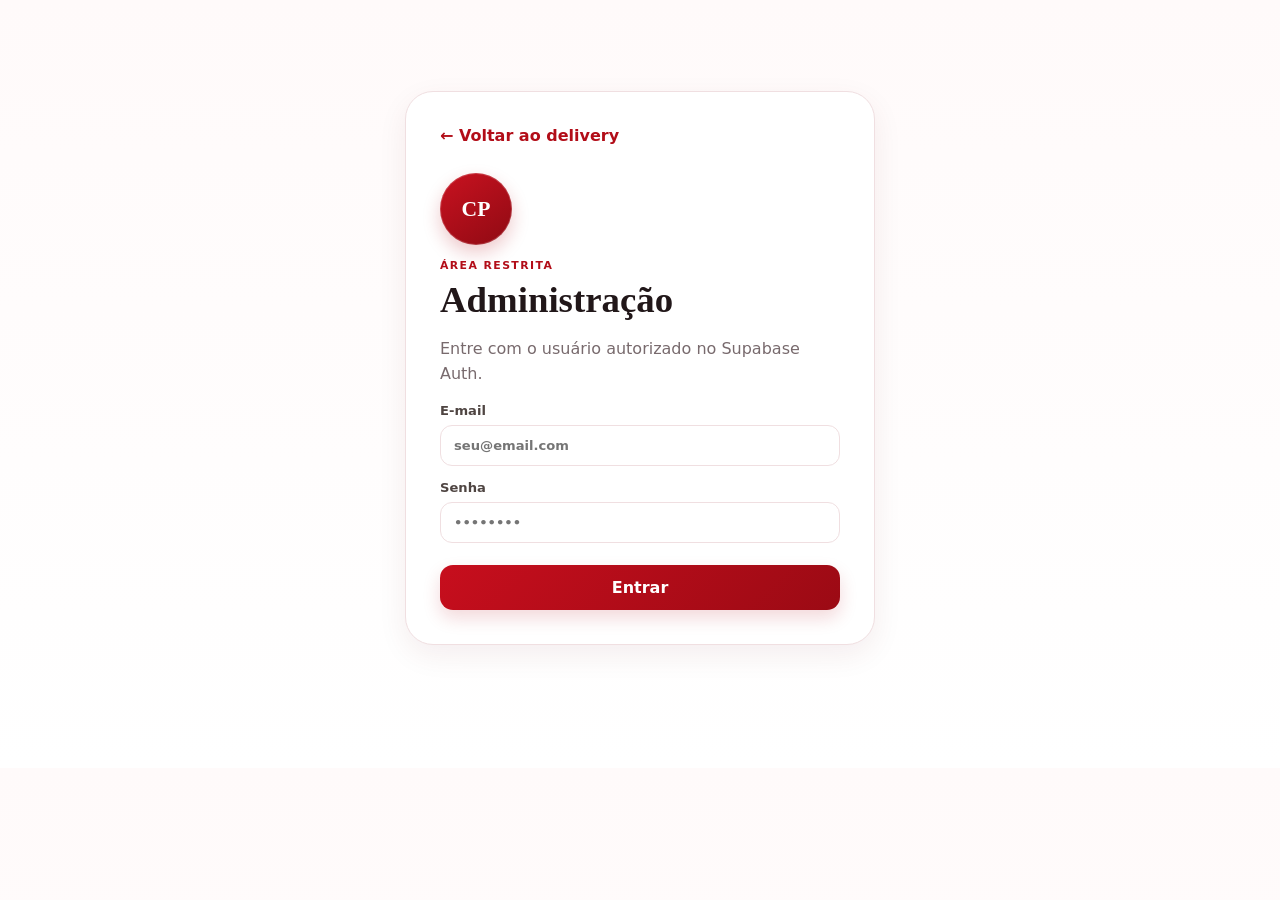
==== admin.html @ fb668a81 "Atualizacao automatica dos arquivos" ====
<!doctype html>
<html lang="pt-BR">
<head>
  <meta charset="utf-8">
  <meta name="viewport" content="width=device-width, initial-scale=1">
  <meta name="theme-color" content="#b20d18">
  <meta name="robots" content="noindex,nofollow">
  <title>Admin | Cantinho do Petisco</title>
  <link rel="stylesheet" href="css/styles.css">
</head>
<body class="admin-body">
  <main class="admin-shell">
    <section id="loginView" class="login-card">
      <a class="back-link" href="index.html">← Voltar ao delivery</a>
      <div class="brand-mark large">CP</div>
      <span class="eyebrow">Área restrita</span>
      <h1>Administração</h1>
      <p>Entre com o usuário autorizado no Supabase Auth.</p>
      <form id="loginForm" class="stack-form">
        <label class="field-label">E-mail
          <input id="adminEmail" type="email" autocomplete="username" required placeholder="seu@email.com">
        </label>
        <label class="field-label">Senha
          <input id="adminPassword" type="password" autocomplete="current-password" required placeholder="••••••••">
        </label>
        <button id="loginBtn" class="primary-button" type="submit">Entrar</button>
        <p id="demoCredentials" class="demo-credentials hidden">Modo demonstração: admin@demo.local / 123456</p>
      </form>
      <div id="loginMessage" class="form-message hidden"></div>
    </section>

    <section id="adminView" class="admin-dashboard hidden">
      <header class="admin-header admin-header-v5">
        <div class="admin-title-block">
          <span class="eyebrow">Cantinho do Petisco</span>
          <h1>Painel administrativo</h1>
          <p>Gerencie o cardápio por setores, fotos, disponibilidade e o prato de cada dia da semana.</p>
          <div class="admin-user-line">Conectado como <strong id="adminIdentity"></strong></div>
        </div>
        <div class="admin-header-actions">
          <a class="secondary-button small" href="index.html" target="_blank" rel="noopener">Ver delivery</a>
          <a class="secondary-button small" href="restaurante.html" target="_blank" rel="noopener">Ver restaurante</a>
          <button id="logoutBtn" class="secondary-button small" type="button">Sair</button>
        </div>
      </header>

      <div class="admin-metrics">
        <article><span>Produtos cadastrados</span><strong id="metricProducts">0</strong></article>
        <article><span>Disponíveis no cardápio</span><strong id="metricAvailable">0</strong></article>
        <article><span>Não publicados</span><strong id="metricInactive">0</strong></article>
        <article><span>Categorias</span><strong id="metricCategories">0</strong></article>
      </div>

      <nav class="admin-tabs admin-tabs-v5" aria-label="Seções do painel">
        <button class="admin-tab active" data-tab="products" type="button"><span>🍽️</span><strong>Produtos</strong><small>Organizados por categoria</small></button>
        <button class="admin-tab" data-tab="special" type="button"><span>📅</span><strong>Prato do dia</strong><small>Programação semanal</small></button>
      </nav>

      <section id="productsTab" class="admin-tabpanel">
        <div class="admin-panel-heading">
          <div>
            <span class="eyebrow">Cardápio</span>
            <h2>Produtos por categoria</h2>
            <p>Cada setor fica separado para facilitar a localização e edição dos itens.</p>
          </div>
          <button id="newProductBtn" class="primary-button small" type="button">+ Novo produto</button>
        </div>

        <div class="admin-toolbar admin-toolbar-v5">
          <label class="search-box admin-search">
            <span>⌕</span><input id="adminSearch" type="search" placeholder="Buscar produto"><button id="clearAdminSearch" class="clear-search hidden" type="button">×</button>
          </label>
          <select id="adminCategoryFilter" aria-label="Filtrar categoria"><option value="">Todas as categorias</option></select>
        </div>

        <div class="admin-visibility-note"><strong>Visibilidade das duas páginas</strong><span>Pratos Executivos, Cervejas e Bebidas Alcoólicas continuam cadastrados e editáveis aqui, mas são ocultados automaticamente no <b>delivery</b>. No <b>cardápio do restaurante</b>, todas as categorias publicadas aparecem.</span></div>
        <div id="productsGroups" class="admin-category-groups"></div>
        <div id="adminEmpty" class="state-card hidden"><p>Nenhum produto encontrado.</p></div>
      </section>

      <section id="specialTab" class="admin-tabpanel hidden">
        <div class="admin-panel-heading">
          <div>
            <span class="eyebrow">Programação semanal</span>
            <h2>Prato do dia por dia da semana</h2>
            <p>Defina uma vez o prato de segunda, terça, quarta etc. O cardápio mostra automaticamente o prato correspondente ao dia.</p>
          </div>
        </div>

        <div class="weekly-special-layout">
          <article class="admin-section-card special-editor-card">
            <div class="admin-card-title">
              <span class="step-badge">1</span>
              <div><strong>Configurar um dia</strong><small>Escolha o dia, o produto e um preço especial se desejar.</small></div>
            </div>
            <form id="specialForm" class="special-form-v5">
              <input id="specialId" type="hidden">
              <label class="field-label">Dia da semana
                <select id="specialWeekday" required>
                  <option value="">Selecione...</option>
                  <option value="1">Segunda-feira</option>
                  <option value="2">Terça-feira</option>
                  <option value="3">Quarta-feira</option>
                  <option value="4">Quinta-feira</option>
                  <option value="5">Sexta-feira</option>
                  <option value="6">Sábado</option>
                  <option value="0">Domingo</option>
                </select>
              </label>
              <label class="field-label">Produto<select id="specialProduct" required></select></label>
              <div class="special-price-note-grid">
                <label class="field-label">Preço especial<input id="specialPrice" type="number" min="0" step="0.01" placeholder="Opcional"></label>
                <label class="field-label">Observação<input id="specialNote" type="text" maxlength="160" placeholder="Ex.: Sugestão da casa"></label>
              </div>
              <label class="switch-line switch-card"><input id="specialActive" type="checkbox" checked><span><strong>Ativo</strong><small>Mostrar este prato quando chegar esse dia.</small></span></label>
              <div class="special-form-actions">
                <button id="cancelSpecialEdit" class="secondary-button hidden" type="button">Cancelar edição</button>
                <button class="primary-button" type="submit">Salvar programação</button>
              </div>
            </form>
          </article>

          <article class="admin-section-card weekly-overview-card">
            <div class="admin-card-title">
              <span class="step-badge">2</span>
              <div><strong>Semana cadastrada</strong><small>Veja rapidamente o prato definido para cada dia.</small></div>
            </div>
            <div id="specialList" class="weekly-special-list"></div>
          </article>
        </div>
      </section>
    </section>
  </main>

  <dialog id="productDialog" class="app-dialog product-admin-dialog product-admin-dialog-v5">
    <form id="productForm">
      <button id="closeProductDialog" class="dialog-close" type="button" aria-label="Fechar">×</button>
      <div class="dialog-body admin-product-dialog-body">
        <div class="product-dialog-heading">
          <span class="eyebrow">Cadastro de produto</span>
          <h2 id="productDialogTitle">Novo produto</h2>
          <p>Os campos estão separados por assunto para ficar mais fácil administrar.</p>
        </div>
        <input id="productId" type="hidden">

        <section class="form-section-card">
          <div class="form-section-title"><span>1</span><div><strong>Informações principais</strong><small>Nome, categoria e descrição que o cliente verá.</small></div></div>
          <div class="form-grid">
            <label class="field-label span-2">Nome <span>*</span><input id="productName" type="text" maxlength="160" required></label>
            <label class="field-label">Categoria <span>*</span><select id="productCategory" required></select></label>
            <label class="field-label">Tamanho
              <select id="productSize"><option value="">Sem tamanho</option><option value="P">P — Pequena</option><option value="M">M — Média</option><option value="G">G — Grande</option></select>
              <small>Nas marmitas, o mesmo nome com tamanhos diferentes vira um único card.</small>
            </label>
            <label class="field-label span-2">Descrição<textarea id="productDescription" rows="3" maxlength="500" placeholder="Ex.: Acompanha arroz, feijão, fritas e farofa."></textarea></label>
          </div>
        </section>

        <section class="form-section-card">
          <div class="form-section-title"><span>2</span><div><strong>Preço e organização</strong><small>Valor de venda e posição dentro da categoria.</small></div></div>
          <div class="form-grid">
            <label class="field-label">Preço <span>*</span><input id="productPrice" type="number" min="0" step="0.01" required></label>
            <label class="field-label">Ordem<input id="productOrder" type="number" min="0" step="1" value="0"><small>Números menores aparecem primeiro.</small></label>
          </div>
        </section>

        <section class="form-section-card">
          <div class="form-section-title"><span>3</span><div><strong>Foto do produto</strong><small>JPG, PNG ou WEBP, até 5 MB.</small></div></div>
          <label class="admin-file-drop">Escolher imagem<input id="productImage" type="file" accept="image/jpeg,image/png,image/webp"></label>
          <div id="imagePreviewBox" class="image-preview-box hidden"><img id="imagePreview" alt="Prévia da imagem"><button id="removeImageBtn" type="button" class="text-button danger">Remover foto</button></div>
        </section>

        <section class="form-section-card">
          <div class="form-section-title"><span>4</span><div><strong>Disponibilidade e destaque</strong><small>Controle como o item aparece para o cliente.</small></div></div>
          <div class="switch-grid switch-grid-v5">
            <label class="switch-line switch-card"><input id="productAvailable" type="checkbox" checked><span><strong>Disponível</strong><small>Pode ser pedido agora.</small></span></label>
            <label class="switch-line switch-card"><input id="productActive" type="checkbox" checked><span><strong>Publicado</strong><small>Aparece no cardápio.</small></span></label>
            <label class="switch-line switch-card"><input id="productFeatured" type="checkbox"><span><strong>Destaque</strong><small>Recebe selo especial.</small></span></label>
          </div>
        </section>

        <div class="dialog-actions split-actions sticky-dialog-actions">
          <button id="deleteProductBtn" class="danger-button hidden" type="button">Excluir produto</button>
          <div><button id="cancelProductDialog" class="secondary-button" type="button">Cancelar</button><button id="saveProductBtn" class="primary-button" type="submit" value="default">Salvar produto</button></div>
        </div>
      </div>
    </form>
  </dialog>

  <div id="toastRegion" class="toast-region" aria-live="polite"></div>

  <script src="js/config.js"></script>
  <script src="js/mock-data.js"></script>
  <script src="js/supabase-rest.js"></script>
  <script src="js/admin.js"></script>
</body>
</html>
---- css/styles.css ----
:root{
  --wine:#5f1722; --wine-2:#7a2633; --ink:#201816; --muted:#756a66; --paper:#fbf7f1;
  --card:#fffdfa; --gold:#b88439; --line:#eadfd4; --soft:#f3ebe2; --ok:#2d6a4f; --danger:#a03232;
  --shadow:0 18px 50px rgba(65,35,26,.12); --radius:22px; --max:1180px;
}
*{box-sizing:border-box}html{scroll-behavior:smooth}body{margin:0;font-family:Inter,ui-sans-serif,system-ui,-apple-system,BlinkMacSystemFont,"Segoe UI",sans-serif;background:var(--paper);color:var(--ink);-webkit-font-smoothing:antialiased}button,input,select,textarea{font:inherit}button,a{touch-action:manipulation}button{cursor:pointer}img{max-width:100%;display:block}.hidden{display:none!important}.app-shell{min-height:100vh}.site-header{position:sticky;top:0;z-index:40;background:rgba(251,247,241,.93);backdrop-filter:blur(14px);border-bottom:1px solid rgba(234,223,212,.8)}.header-inner{max-width:var(--max);margin:auto;padding:14px 22px;display:flex;align-items:center;justify-content:space-between;gap:20px}.brand-lockup{display:flex;align-items:center;gap:13px}.brand-lockup h1{font-family:Georgia,"Times New Roman",serif;font-size:1.35rem;line-height:1.05;margin:2px 0}.brand-subtitle{margin:0;color:var(--muted);font-size:.83rem}.brand-mark{width:48px;height:48px;border-radius:50%;display:grid;place-items:center;background:var(--wine);color:#fff4e5;border:2px solid #d9b56c;font-family:Georgia,serif;font-weight:700;box-shadow:inset 0 0 0 4px rgba(255,255,255,.08)}.brand-mark.large{width:72px;height:72px;font-size:1.35rem;margin-bottom:14px}.eyebrow{display:block;text-transform:uppercase;letter-spacing:.13em;font-size:.68rem;font-weight:800;color:var(--gold)}.cart-top{border:1px solid var(--line);background:var(--card);border-radius:999px;padding:9px 10px 9px 16px;display:flex;align-items:center;gap:10px;color:var(--ink)}.cart-top strong{min-width:30px;height:30px;border-radius:50%;display:grid;place-items:center;background:var(--wine);color:#fff;font-size:.85rem}.hero{max-width:var(--max);margin:0 auto;padding:58px 22px 34px;display:grid;grid-template-columns:1.5fr .7fr;gap:28px;align-items:end}.hero-kicker{color:var(--wine-2);font-weight:800}.hero h2{font-family:Georgia,"Times New Roman",serif;font-size:clamp(2.25rem,5vw,4.7rem);line-height:.98;letter-spacing:-.035em;max-width:760px;margin:10px 0 16px}.hero-copy>p{max-width:650px;color:var(--muted);font-size:1.05rem;line-height:1.7}.hero-note{background:var(--wine);color:white;border-radius:var(--radius);padding:22px;display:flex;gap:14px;box-shadow:var(--shadow)}.hero-note-icon{color:#e9c982;font-size:1.3rem}.hero-note strong,.hero-note span{display:block}.hero-note span{opacity:.78;margin-top:4px;font-size:.9rem}.daily-special-section,.menu-tools,.menu-root,.state-card,.site-footer{max-width:var(--max);margin-left:auto;margin-right:auto}.daily-special-section{padding:0 22px 32px}.daily-special-card{min-height:220px;background:linear-gradient(120deg,#4f111b,#7d2c39);border-radius:30px;padding:34px;color:white;position:relative;overflow:hidden;box-shadow:var(--shadow);display:flex;align-items:center}.daily-special-card:after{content:"";position:absolute;right:-70px;top:-90px;width:300px;height:300px;border:1px solid rgba(255,255,255,.18);border-radius:50%;box-shadow:0 0 0 40px rgba(255,255,255,.035),0 0 0 80px rgba(255,255,255,.02)}.special-content{position:relative;z-index:1;max-width:650px}.special-label{display:inline-flex;align-items:center;gap:8px;background:rgba(255,255,255,.12);border:1px solid rgba(255,255,255,.25);padding:7px 11px;border-radius:999px;font-size:.76rem;font-weight:700}.special-content h3{font-family:Georgia,serif;font-size:clamp(1.8rem,4vw,3.1rem);margin:14px 0 8px}.special-content p{opacity:.82;line-height:1.6;max-width:560px}.special-price{font-size:1.4rem;font-weight:850;color:#f0d08c}.special-action{margin-top:18px;background:white;color:var(--wine);border:0;border-radius:999px;padding:12px 18px;font-weight:800}.menu-tools{padding:0 22px 18px;position:sticky;top:77px;z-index:25;background:linear-gradient(var(--paper) 82%,rgba(251,247,241,0))}.search-box{height:52px;border:1px solid var(--line);background:var(--card);border-radius:16px;display:flex;align-items:center;padding:0 14px;gap:10px;box-shadow:0 7px 24px rgba(60,38,30,.05)}.search-box>span{color:var(--wine);font-size:1.4rem;line-height:1}.search-box input{flex:1;border:0;outline:0;background:transparent;color:var(--ink);min-width:0}.clear-search{border:0;background:transparent;color:var(--muted);font-size:1.3rem}.category-nav{display:flex;gap:8px;overflow:auto;padding:12px 1px 4px;scrollbar-width:none}.category-nav::-webkit-scrollbar{display:none}.category-chip{white-space:nowrap;border:1px solid var(--line);background:transparent;color:var(--ink);border-radius:999px;padding:9px 13px;font-size:.86rem;font-weight:700}.category-chip.active,.category-chip:hover{background:var(--wine);border-color:var(--wine);color:white}.state-card{margin-top:18px;margin-bottom:60px;padding:50px 22px;text-align:center;color:var(--muted)}.spinner{width:30px;height:30px;border-radius:50%;border:3px solid var(--line);border-top-color:var(--wine);animation:spin .7s linear infinite;margin:0 auto 14px}@keyframes spin{to{transform:rotate(360deg)}}.menu-root{padding:4px 22px 80px}.menu-section{scroll-margin-top:160px;margin:30px 0 48px}.section-heading{display:flex;justify-content:space-between;align-items:end;gap:20px;margin-bottom:15px}.section-heading h2{font-family:Georgia,serif;font-size:2rem;margin:0}.section-heading p{margin:5px 0 0;color:var(--muted);font-size:.9rem}.product-grid{display:grid;grid-template-columns:repeat(3,minmax(0,1fr));gap:14px}.product-card{background:var(--card);border:1px solid var(--line);border-radius:20px;overflow:hidden;display:grid;grid-template-columns:1fr 104px;min-height:156px;transition:.18s ease;box-shadow:0 8px 28px rgba(71,46,36,.045)}.product-card:hover{transform:translateY(-2px);box-shadow:0 14px 32px rgba(71,46,36,.09)}.product-card.unavailable{opacity:.62}.product-card-body{padding:18px;display:flex;flex-direction:column}.product-card h3{font-size:1rem;margin:0 0 7px;line-height:1.35}.product-meta{font-size:.75rem;color:var(--gold);font-weight:800}.product-description{font-size:.82rem;line-height:1.45;color:var(--muted);margin:8px 0}.product-bottom{display:flex;align-items:center;justify-content:space-between;gap:8px;margin-top:auto}.product-price{font-size:1.02rem;font-weight:850}.add-circle{width:34px;height:34px;border-radius:50%;border:0;background:var(--wine);color:white;font-size:1.2rem;display:grid;place-items:center}.add-circle:disabled{background:#bbb;cursor:not-allowed}.product-visual{min-height:100%;position:relative;background:linear-gradient(145deg,#efe0d3,#dbc3ae);overflow:hidden}.product-visual img{width:100%;height:100%;object-fit:cover}.product-visual .placeholder{height:100%;display:grid;place-items:center;font-size:2rem;filter:saturate(.7)}.featured-badge{position:absolute;top:8px;right:8px;background:#fff;color:var(--wine);font-size:.62rem;font-weight:850;padding:5px 7px;border-radius:999px}.no-results{padding:60px 0;text-align:center;color:var(--muted)}.site-footer{border-top:1px solid var(--line);padding:34px 22px 110px;display:grid;grid-template-columns:1fr auto;gap:22px;color:var(--muted)}.site-footer strong{color:var(--ink)}.site-footer p{margin:6px 0}.footer-actions{display:flex;align-items:start;gap:14px}.minor{grid-column:1/-1;font-size:.78rem}.text-button{border:0;background:transparent;padding:0;color:var(--wine);text-decoration:none;font-weight:700;font-size:.85rem}.admin-link{opacity:.65}.mobile-cart-bar{position:fixed;left:14px;right:14px;bottom:max(14px,env(safe-area-inset-bottom));z-index:35;border:0;background:var(--wine);color:white;box-shadow:0 16px 36px rgba(67,15,24,.35);border-radius:18px;padding:15px 18px;display:none;grid-template-columns:1fr auto 1fr;align-items:center;gap:10px;text-align:left}.mobile-cart-bar>span:nth-child(2){font-weight:800}.mobile-cart-bar>strong{text-align:right}.overlay{position:fixed;inset:0;background:rgba(25,17,15,.5);z-index:70;backdrop-filter:blur(2px)}.cart-drawer{position:fixed;right:0;top:0;height:100dvh;width:min(430px,100%);background:var(--card);z-index:75;box-shadow:-20px 0 50px rgba(30,20,16,.18);transform:translateX(102%);transition:.25s ease;display:flex;flex-direction:column}.cart-drawer.open{transform:translateX(0)}.drawer-head{display:flex;align-items:center;justify-content:space-between;padding:24px;border-bottom:1px solid var(--line)}.drawer-head h2{margin:3px 0 0;font-family:Georgia,serif}.icon-button,.dialog-close{border:1px solid var(--line);background:var(--card);width:38px;height:38px;border-radius:50%;font-size:1.3rem}.cart-items{padding:14px 20px;overflow:auto}.cart-line{display:grid;grid-template-columns:1fr auto;gap:12px;border-bottom:1px solid var(--line);padding:14px 0}.cart-line h4{margin:0 0 4px;font-size:.95rem}.cart-line p{margin:2px 0;color:var(--muted);font-size:.78rem}.cart-line-price{text-align:right;font-weight:800}.cart-line-actions{display:flex;align-items:center;gap:8px;margin-top:9px}.mini-qty{display:flex;align-items:center;border:1px solid var(--line);border-radius:999px;overflow:hidden}.mini-qty button{border:0;background:transparent;width:28px;height:28px}.mini-qty strong{min-width:24px;text-align:center;font-size:.82rem}.remove-line{border:0;background:transparent;color:var(--danger);font-size:.75rem}.empty-cart{margin:auto;text-align:center;padding:30px;color:var(--muted)}.empty-icon{font-size:2.5rem;color:var(--wine);margin-bottom:8px}.empty-cart strong{display:block;color:var(--ink);margin-bottom:5px}.cart-footer{border-top:1px solid var(--line);padding:18px 22px 24px;background:var(--card)}.cart-total{display:flex;align-items:center;justify-content:space-between;margin-bottom:14px}.cart-total strong{font-size:1.25rem}.primary-button,.secondary-button,.danger-button{border:0;border-radius:13px;padding:13px 18px;font-weight:800;display:inline-flex;justify-content:center;align-items:center;gap:8px;text-decoration:none}.primary-button{background:var(--wine);color:white}.primary-button:hover{background:var(--wine-2)}.secondary-button{background:var(--soft);color:var(--ink);border:1px solid var(--line)}.danger-button{background:#fff1f1;color:var(--danger);border:1px solid #f0cccc}.small{padding:10px 14px;font-size:.83rem}.cart-footer .primary-button{width:100%}.app-dialog{border:0;padding:0;border-radius:24px;background:var(--card);color:var(--ink);width:min(560px,calc(100% - 24px));max-height:90dvh;box-shadow:0 30px 90px rgba(31,20,16,.32)}.app-dialog::backdrop{background:rgba(25,17,15,.55);backdrop-filter:blur(3px)}.app-dialog form{position:relative}.dialog-close{position:absolute;right:14px;top:14px;z-index:3}.item-dialog-visual{height:180px;background:linear-gradient(145deg,#efe0d3,#dbc3ae);overflow:hidden}.item-dialog-visual img{width:100%;height:100%;object-fit:cover}.item-dialog-visual .placeholder{height:100%;display:grid;place-items:center;font-size:3.4rem}.dialog-body{padding:26px}.dialog-body h2{font-family:Georgia,serif;font-size:1.75rem;margin:5px 0 8px}.dialog-description{color:var(--muted);line-height:1.55}.item-price-row{display:flex;align-items:center;justify-content:space-between;margin:15px 0}.item-price-row strong{font-size:1.35rem}.available-text{color:var(--ok);font-size:.8rem;font-weight:800}.unavailable-text{color:var(--danger);font-size:.8rem;font-weight:800}.field-label{display:flex;flex-direction:column;gap:7px;font-size:.82rem;font-weight:750;color:#4f4542;margin:14px 0}.field-label>span{color:var(--danger)}.field-label input,.field-label select,.field-label textarea,.admin-toolbar select{width:100%;border:1px solid var(--line);background:white;color:var(--ink);padding:12px 13px;border-radius:12px;outline:none}.field-label input:focus,.field-label select:focus,.field-label textarea:focus,.admin-toolbar select:focus{border-color:#be8b6e;box-shadow:0 0 0 3px rgba(184,132,57,.12)}.field-label textarea{resize:vertical}.field-label small{font-weight:500;color:var(--muted)}.add-row{display:flex;align-items:center;gap:12px;margin-top:18px}.add-row .primary-button{flex:1}.quantity-control{display:flex;align-items:center;border:1px solid var(--line);border-radius:13px;overflow:hidden;height:46px}.quantity-control button{width:42px;height:100%;border:0;background:transparent;font-size:1.2rem}.quantity-control strong{min-width:32px;text-align:center}.segmented-fieldset{border:0;padding:0;margin:18px 0}.segmented-fieldset legend{font-size:.82rem;font-weight:750;margin-bottom:8px}.segmented-fieldset{display:flex;gap:8px;flex-wrap:wrap}.segmented-fieldset legend{width:100%}.segmented-fieldset label{flex:1}.segmented-fieldset input{position:absolute;opacity:0;pointer-events:none}.segmented-fieldset span{display:block;text-align:center;border:1px solid var(--line);padding:11px;border-radius:12px;font-weight:700}.segmented-fieldset input:checked+span{background:var(--wine);color:white;border-color:var(--wine)}.conditional-fields{padding:2px 12px;border-left:3px solid var(--gold);background:#fbf4e9;border-radius:0 12px 12px 0}.checkout-summary{display:flex;justify-content:space-between;align-items:center;background:var(--soft);padding:16px;border-radius:14px;margin:18px 0}.checkout-summary strong{font-size:1.2rem}.whatsapp-button{width:100%;background:#216a49}.whatsapp-button:hover{background:#18573c}.info-dialog p{line-height:1.65;color:var(--muted)}.toast-region{position:fixed;right:18px;bottom:18px;z-index:130;display:grid;gap:9px;width:min(350px,calc(100% - 36px))}.toast{background:#26211f;color:white;border-radius:13px;padding:13px 15px;box-shadow:var(--shadow);animation:toastIn .2s ease}.toast.error{background:#7f2424}.toast.success{background:#285d46}@keyframes toastIn{from{transform:translateY(8px);opacity:0}}
/* Admin */
.admin-body{background:#f7f1ea}.admin-shell{max-width:1220px;margin:auto;padding:28px 22px 60px}.login-card{width:min(470px,100%);margin:7vh auto;background:var(--card);border:1px solid var(--line);border-radius:28px;padding:34px;box-shadow:var(--shadow)}.login-card h1{font-family:Georgia,serif;font-size:2.3rem;margin:6px 0}.login-card>p{color:var(--muted);line-height:1.55}.back-link{display:inline-block;color:var(--wine);text-decoration:none;font-weight:700;margin-bottom:28px}.stack-form .primary-button{width:100%;margin-top:8px}.form-message{margin-top:14px;border-radius:12px;padding:12px;background:#fff1f1;color:var(--danger);font-size:.85rem}.demo-credentials{background:#f8eedb;border:1px solid #ead6ac;padding:10px;border-radius:10px;font-size:.77rem;color:#73582e}.admin-header{display:flex;justify-content:space-between;gap:20px;align-items:end;margin-bottom:24px}.admin-header h1{font-family:Georgia,serif;font-size:2.6rem;margin:5px 0}.admin-header p{margin:0;color:var(--muted)}.admin-header-actions{display:flex;gap:8px}.admin-metrics{display:grid;grid-template-columns:repeat(4,1fr);gap:12px;margin-bottom:20px}.admin-metrics article{background:var(--card);border:1px solid var(--line);border-radius:18px;padding:18px}.admin-metrics span{display:block;color:var(--muted);font-size:.78rem}.admin-metrics strong{font-size:1.9rem;margin-top:5px;display:block;font-family:Georgia,serif}.admin-tabs{display:flex;gap:8px;border-bottom:1px solid var(--line);margin-bottom:18px}.admin-tab{border:0;background:transparent;padding:12px 14px;color:var(--muted);font-weight:800;border-bottom:3px solid transparent}.admin-tab.active{color:var(--wine);border-bottom-color:var(--wine)}.admin-toolbar{display:grid;grid-template-columns:1fr 220px auto;gap:10px;margin-bottom:14px}.admin-search{height:46px}.admin-toolbar select{height:46px}.products-table-wrap{background:var(--card);border:1px solid var(--line);border-radius:18px;overflow:hidden}.products-table{width:100%;border-collapse:collapse}.products-table th,.products-table td{padding:13px 15px;border-bottom:1px solid var(--line);text-align:left;font-size:.84rem}.products-table th{color:var(--muted);font-size:.72rem;text-transform:uppercase;letter-spacing:.06em}.products-table tr:last-child td{border-bottom:0}.product-cell{display:flex;align-items:center;gap:10px}.thumb{width:44px;height:44px;border-radius:10px;background:var(--soft);overflow:hidden;display:grid;place-items:center}.thumb img{width:100%;height:100%;object-fit:cover}.row-title{font-weight:800}.row-sub{font-size:.72rem;color:var(--muted);margin-top:2px}.status-pill{display:inline-block;border-radius:999px;padding:5px 8px;font-size:.68rem;font-weight:850}.status-pill.ok{background:#e5f2ea;color:var(--ok)}.status-pill.off{background:#f4e6e6;color:#934343}.row-actions{display:flex;justify-content:flex-end}.edit-row{border:1px solid var(--line);background:white;border-radius:9px;padding:7px 10px;font-weight:750;color:var(--wine)}.special-admin-card{background:var(--card);border:1px solid var(--line);border-radius:22px;padding:24px}.special-admin-card h2{font-family:Georgia,serif;font-size:2rem;margin:5px 0}.special-admin-card>div>p{color:var(--muted)}.special-form{display:grid;grid-template-columns:1fr 2fr 1fr 2fr auto;gap:10px;align-items:end;margin-top:20px}.special-form .field-label{margin:0}.switch-line{display:flex;align-items:center;gap:8px;font-size:.82rem;font-weight:750}.switch-line input{accent-color:var(--wine);width:18px;height:18px}.special-list{margin-top:22px;display:grid;gap:9px}.special-row{border:1px solid var(--line);border-radius:14px;padding:13px;display:grid;grid-template-columns:140px 1fr auto auto;align-items:center;gap:12px}.special-row small{color:var(--muted)}.special-row button{border:0;background:transparent;color:var(--danger);font-weight:750}.form-grid{display:grid;grid-template-columns:1fr 1fr;gap:0 12px}.span-2{grid-column:1/-1}.switch-grid{display:flex;gap:20px;flex-wrap:wrap;background:var(--soft);padding:13px;border-radius:13px;margin:16px 0}.dialog-actions{display:flex;justify-content:flex-end;gap:8px;margin-top:18px}.split-actions{justify-content:space-between}.split-actions>div{display:flex;gap:8px}.image-preview-box{display:flex;align-items:center;gap:12px;margin-top:12px}.image-preview-box img{width:92px;height:72px;object-fit:cover;border-radius:12px;border:1px solid var(--line)}.text-button.danger{color:var(--danger)}
@media(max-width:900px){.product-grid{grid-template-columns:repeat(2,minmax(0,1fr))}.hero{grid-template-columns:1fr}.hero-note{max-width:520px}.admin-metrics{grid-template-columns:repeat(2,1fr)}.special-form{grid-template-columns:1fr 1fr}.special-form .primary-button{grid-column:1/-1}.admin-toolbar{grid-template-columns:1fr 190px}.admin-toolbar .primary-button{grid-column:1/-1}.special-row{grid-template-columns:110px 1fr auto}.special-row small{display:none}}
@media(max-width:640px){.header-inner{padding:11px 14px}.brand-subtitle,.cart-top>span{display:none}.brand-mark{width:42px;height:42px}.brand-lockup h1{font-size:1.1rem}.hero{padding:34px 16px 24px}.hero h2{font-size:2.65rem}.hero-copy>p{font-size:.96rem}.daily-special-section,.menu-tools,.menu-root{padding-left:16px;padding-right:16px}.menu-tools{top:65px}.daily-special-card{padding:26px;min-height:230px;border-radius:24px}.product-grid{grid-template-columns:1fr}.product-card{grid-template-columns:1fr 92px;min-height:136px}.menu-section{scroll-margin-top:145px}.section-heading h2{font-size:1.75rem}.site-footer{grid-template-columns:1fr;padding-left:16px;padding-right:16px}.footer-actions{flex-direction:column}.mobile-cart-bar:not(.hidden){display:grid}.app-dialog{width:calc(100% - 16px);border-radius:20px}.dialog-body{padding:22px 18px}.item-dialog-visual{height:150px}.checkout-dialog{max-height:94dvh}.admin-shell{padding:18px 12px 40px}.login-card{padding:26px 20px;margin:3vh auto}.admin-header{align-items:start;flex-direction:column}.admin-header h1{font-size:2rem}.admin-header-actions{width:100%}.admin-header-actions>*{flex:1}.admin-metrics{gap:8px}.admin-metrics article{padding:14px}.admin-metrics strong{font-size:1.55rem}.admin-toolbar{grid-template-columns:1fr}.admin-toolbar select{width:100%}.products-table th:nth-child(2),.products-table td:nth-child(2){display:none}.products-table th,.products-table td{padding:10px}.form-grid{grid-template-columns:1fr}.span-2{grid-column:auto}.special-form{grid-template-columns:1fr}.special-row{grid-template-columns:1fr auto}.special-row>div:first-child{grid-column:1/-1}.special-row strong{grid-column:1}.product-admin-dialog{max-height:94dvh}.split-actions{flex-direction:column-reverse}.split-actions>div{display:grid;grid-template-columns:1fr 1fr}.split-actions>.danger-button{width:100%}}
@media(prefers-reduced-motion:reduce){*{scroll-behavior:auto!important;animation:none!important;transition:none!important}}

/* ==========================================================
   REDESIGN 2026 — Cantinho do Petisco
   Identidade: branco + vermelho, moderna, clássica e elegante
   ========================================================== */
:root{
  --wine:#b20d18;
  --wine-2:#8f0a13;
  --ink:#211719;
  --muted:#786a6d;
  --paper:#fffafa;
  --card:#ffffff;
  --gold:#a36a2f;
  --line:#f0dfe1;
  --soft:#fff2f3;
  --ok:#217a4b;
  --danger:#b20d18;
  --shadow:0 18px 50px rgba(94,15,23,.10);
  --shadow-soft:0 10px 30px rgba(94,15,23,.07);
  --radius:22px;
  --max:1180px;
}

body{
  background:
    radial-gradient(circle at 12% -10%,rgba(178,13,24,.065),transparent 28rem),
    linear-gradient(180deg,#fff 0,#fffafa 42rem,#fff 100%);
}

.site-header{
  background:rgba(255,255,255,.94);
  border-bottom:1px solid rgba(178,13,24,.09);
  box-shadow:0 8px 28px rgba(65,18,23,.035);
}
.brand-mark{
  background:linear-gradient(145deg,#c91220,#8f0a13);
  color:#fff;
  border:0;
  box-shadow:0 8px 18px rgba(178,13,24,.22), inset 0 0 0 1px rgba(255,255,255,.18);
}
.eyebrow{color:var(--wine)}
.cart-top{
  border:1px solid rgba(178,13,24,.16);
  background:#fff;
  color:var(--ink);
  box-shadow:0 8px 20px rgba(83,23,29,.06);
  padding:8px 9px 8px 13px;
  transition:transform .18s ease,box-shadow .18s ease,border-color .18s ease;
}
.cart-top:hover{transform:translateY(-1px);border-color:rgba(178,13,24,.32);box-shadow:0 10px 24px rgba(83,23,29,.10)}
.cart-top svg{width:20px;height:20px;fill:none;stroke:var(--wine);stroke-width:1.9;stroke-linecap:round;stroke-linejoin:round}
.cart-top strong{background:var(--wine);box-shadow:0 5px 12px rgba(178,13,24,.24)}

.hero{padding-top:68px;padding-bottom:42px;align-items:center;grid-template-columns:minmax(0,1.45fr) minmax(280px,.65fr)}
.hero-kicker{display:inline-flex;align-items:center;gap:9px;color:var(--wine);font-size:.83rem;text-transform:uppercase;letter-spacing:.12em}
.hero-kicker>span{width:28px;height:2px;background:var(--wine);border-radius:999px}
.hero h2{color:#251719;max-width:820px;text-wrap:balance}
.hero-copy>p{font-size:1.06rem;max-width:690px}
.hero-trust{display:flex;gap:9px;flex-wrap:wrap;margin-top:22px}
.hero-trust span{background:#fff;border:1px solid var(--line);border-radius:999px;padding:8px 11px;font-size:.76rem;font-weight:750;color:#5d4b4e;box-shadow:0 5px 15px rgba(92,25,31,.04)}
.hero-note{
  position:relative;
  min-height:190px;
  align-items:flex-end;
  background:
    linear-gradient(145deg,rgba(104,4,12,.02),rgba(104,4,12,.10)),
    linear-gradient(135deg,#c50e1d,#8e0812);
  border:1px solid rgba(255,255,255,.16);
  box-shadow:0 22px 55px rgba(124,9,18,.24);
  overflow:hidden;
}
.hero-note:before{content:"";position:absolute;width:210px;height:210px;border:1px solid rgba(255,255,255,.16);border-radius:50%;right:-74px;top:-84px;box-shadow:0 0 0 34px rgba(255,255,255,.035),0 0 0 68px rgba(255,255,255,.02)}
.hero-note>*{position:relative;z-index:1}
.hero-note-badge{position:absolute;top:18px;left:18px;background:#fff;color:var(--wine);border-radius:999px;padding:6px 10px;font-size:.7rem;font-weight:850;text-transform:uppercase;letter-spacing:.08em}
.hero-note-icon{color:#fff;font-size:1.4rem;opacity:.9}
.hero-note span{opacity:.86}

.daily-special-section{padding-bottom:38px}
.daily-special-card{
  min-height:246px;
  background:
    radial-gradient(circle at 85% 35%,rgba(255,255,255,.14),transparent 13rem),
    linear-gradient(115deg,#ba0d19 0%,#8e0912 76%);
  border-radius:28px;
  border:1px solid rgba(255,255,255,.12);
  box-shadow:0 24px 60px rgba(130,8,18,.22);
}
.daily-special-card:before{content:"PRATO DO DIA";position:absolute;right:34px;bottom:14px;font-family:Georgia,serif;font-size:clamp(2.5rem,7vw,6.6rem);font-weight:700;color:rgba(255,255,255,.045);letter-spacing:-.04em;white-space:nowrap}
.daily-special-card:after{border-color:rgba(255,255,255,.2);box-shadow:0 0 0 40px rgba(255,255,255,.04),0 0 0 80px rgba(255,255,255,.025)}
.special-label{background:#fff;color:var(--wine);border-color:#fff;font-weight:850}
.special-content h3{color:#fff;max-width:760px;text-wrap:balance}
.special-content h3 small{font-family:Inter,system-ui,sans-serif;font-size:.44em;opacity:.78}
.special-content p{font-size:1rem;max-width:640px}
.special-price{color:#fff;font-size:1.6rem;letter-spacing:-.02em}
.special-action{background:#fff;color:var(--wine);box-shadow:0 10px 24px rgba(54,0,5,.16);transition:.18s ease}
.special-action:hover{transform:translateY(-2px);box-shadow:0 14px 28px rgba(54,0,5,.22)}

.menu-tools{background:linear-gradient(#fffafa 78%,rgba(255,250,250,0))}
.search-box{border-color:rgba(178,13,24,.12);background:#fff;box-shadow:0 8px 28px rgba(86,18,24,.055)}
.search-box:focus-within{border-color:rgba(178,13,24,.35);box-shadow:0 0 0 4px rgba(178,13,24,.06),0 10px 26px rgba(86,18,24,.06)}
.category-chip{background:#fff;border-color:var(--line);transition:.16s ease}
.category-chip:hover{transform:translateY(-1px)}
.category-chip.active,.category-chip:hover{background:var(--wine);border-color:var(--wine);color:#fff;box-shadow:0 7px 18px rgba(178,13,24,.18)}

.menu-section{margin-top:34px}
.section-heading h2{font-size:2.15rem;color:#2b1a1d}
.section-heading .eyebrow{margin-bottom:5px}
.product-grid{gap:16px}
.product-card{
  border-color:#f1e2e4;
  border-radius:22px;
  box-shadow:0 10px 30px rgba(95,17,24,.055);
  transition:transform .18s ease,box-shadow .18s ease,border-color .18s ease;
}
.product-card:hover{transform:translateY(-4px);border-color:rgba(178,13,24,.18);box-shadow:0 18px 38px rgba(95,17,24,.10)}
.product-card-body{padding:19px}
.product-card h3{font-size:1.03rem;color:#2a191c}
.product-meta{color:var(--wine);font-size:.7rem;text-transform:uppercase;letter-spacing:.055em}
.product-description{color:#7b696c}
.product-price{color:#2b191c;font-size:1.06rem}
.add-circle{width:38px;height:38px;background:var(--wine);box-shadow:0 8px 16px rgba(178,13,24,.23);transition:transform .16s ease,background .16s ease}
.add-circle:hover{background:var(--wine-2);transform:scale(1.06)}
.product-visual{background:linear-gradient(145deg,#fff1f2,#f9e3e5)}
.product-visual .placeholder{filter:none}
.featured-badge{background:#fff;color:var(--wine);box-shadow:0 4px 14px rgba(69,8,13,.12)}

.site-footer{background:#fff;border-top-color:#f1e2e4}
.text-button{color:var(--wine)}

/* Carrinho flutuante moderno com contador */
.floating-cart{
  position:fixed;
  right:max(18px,env(safe-area-inset-right));
  bottom:max(20px,calc(env(safe-area-inset-bottom) + 14px));
  z-index:58;
  display:flex;
  align-items:center;
  gap:11px;
  border:0;
  border-radius:999px;
  padding:9px 15px 9px 9px;
  background:linear-gradient(135deg,#c60f1d,#980a13);
  color:#fff;
  box-shadow:0 18px 38px rgba(124,8,17,.32),0 0 0 1px rgba(255,255,255,.18) inset;
  transition:transform .18s ease,box-shadow .18s ease;
}
.floating-cart:hover{transform:translateY(-3px);box-shadow:0 22px 44px rgba(124,8,17,.38)}
.floating-cart-icon{position:relative;width:47px;height:47px;border-radius:50%;display:grid;place-items:center;background:#fff;color:var(--wine);box-shadow:0 8px 18px rgba(75,4,9,.18)}
.floating-cart-icon svg{width:24px;height:24px;fill:none;stroke:currentColor;stroke-width:1.9;stroke-linecap:round;stroke-linejoin:round}
.floating-cart-badge{position:absolute;top:-7px;right:-7px;min-width:23px;height:23px;padding:0 5px;border-radius:999px;background:#251719;color:#fff;border:2px solid #fff;display:grid;place-items:center;font-size:.69rem;line-height:1;box-shadow:0 4px 10px rgba(0,0,0,.16)}
.floating-cart-copy{display:grid;text-align:left;line-height:1.08;min-width:88px}
.floating-cart-copy small{font-size:.66rem;opacity:.8;font-weight:700;text-transform:uppercase;letter-spacing:.06em}
.floating-cart-copy strong{font-size:.95rem;margin-top:4px}
.floating-cart.bump{animation:cartBump .38s ease}
@keyframes cartBump{0%,100%{transform:scale(1)}45%{transform:scale(1.08)}}

.overlay{background:rgba(36,13,15,.52)}
.cart-drawer{background:#fff;box-shadow:-28px 0 60px rgba(53,9,13,.18)}
.drawer-head{background:linear-gradient(180deg,#fff,#fffafa);border-bottom-color:#f0dfe1}
.drawer-head h2{font-size:1.9rem;color:#2c191c}
.icon-button,.dialog-close{border-color:#f0dfe1;background:#fff;color:var(--wine)}
.cart-line{border-bottom-color:#f2e3e5}
.mini-qty{border-color:#ead5d8}
.mini-qty button{color:var(--wine);font-weight:850}
.cart-footer{background:#fffafa;border-top-color:#f0dfe1}
.cart-total strong{color:var(--wine)}
.primary-button{background:linear-gradient(135deg,#c70e1d,#9b0a14);box-shadow:0 8px 18px rgba(178,13,24,.16)}
.primary-button:hover{background:linear-gradient(135deg,#ad0b17,#850810)}
.secondary-button{background:#fff;color:#3d2a2d;border-color:#ead7da}
.quantity-control{border-color:#ead6d9;background:#fff}
.quantity-control button{color:var(--wine);font-weight:850}
.segmented-fieldset input:checked+span{background:var(--wine);border-color:var(--wine)}
.conditional-fields{border-left-color:var(--wine);background:#fff3f4}
.whatsapp-button{background:linear-gradient(135deg,#219a58,#14723f);box-shadow:0 8px 18px rgba(24,122,67,.18)}
.whatsapp-button:hover{background:linear-gradient(135deg,#1a884d,#105f35)}

.app-dialog{border:1px solid rgba(178,13,24,.12);box-shadow:0 30px 80px rgba(64,8,13,.24)}
.item-dialog-visual{background:linear-gradient(145deg,#fff0f1,#f6dde0)}
.checkout-summary{background:#fff1f2;border:1px solid #f3dadd}
.checkout-summary strong{color:var(--wine)}
.field-label input:focus,.field-label select:focus,.field-label textarea:focus,.admin-toolbar select:focus{border-color:rgba(178,13,24,.48);box-shadow:0 0 0 3px rgba(178,13,24,.08)}

/* Admin acompanha a nova identidade */
.admin-body{background:linear-gradient(180deg,#fffafa,#fff)}
.login-card,.admin-metrics article,.products-table-wrap,.special-admin-card{border-color:#f0dfe1;box-shadow:var(--shadow-soft)}
.admin-tab.active{color:var(--wine);border-bottom-color:var(--wine)}
.edit-row{color:var(--wine);border-color:#ead6d9}
.demo-credentials{background:#fff2f3;border-color:#f1d7da;color:#7c2028}
.switch-line input{accent-color:var(--wine)}

@media(max-width:900px){
  .hero{grid-template-columns:1fr;padding-top:48px}
  .hero-note{max-width:none}
}
@media(max-width:640px){
  .site-header{backdrop-filter:blur(12px)}
  .cart-top{padding:8px}
  .cart-top svg{width:19px;height:19px}
  .cart-top>span{display:none}
  .cart-top strong{min-width:26px;width:26px;height:26px}
  .hero{padding-top:38px;padding-bottom:28px}
  .hero h2{font-size:clamp(2.35rem,12vw,3.25rem);line-height:.98}
  .hero-copy>p{line-height:1.55}
  .hero-trust{gap:7px}
  .hero-trust span{font-size:.7rem;padding:7px 9px}
  .hero-note{min-height:160px;padding:21px}
  .daily-special-card{min-height:246px;padding:26px 23px}
  .daily-special-card:before{right:14px;bottom:10px;font-size:3.4rem}
  .special-content p{font-size:.92rem}
  .menu-tools{background:linear-gradient(#fffafa 80%,rgba(255,250,250,0))}
  .product-card{grid-template-columns:1fr 96px}
  .floating-cart{right:13px;bottom:max(14px,env(safe-area-inset-bottom));padding:8px 13px 8px 8px}
  .floating-cart-icon{width:44px;height:44px}
  .floating-cart-copy{min-width:78px}
  .site-footer{padding-bottom:120px}
}
/* Mantém avisos acima do carrinho flutuante para não esconder o contador. */
.toast-region{bottom:max(92px,calc(env(safe-area-inset-bottom) + 84px))}

/* V3 — Marmitas agrupadas por prato + escolha de tamanho */
.marmita-size-guide{display:flex;align-items:center;justify-content:space-between;gap:18px;margin:0 0 18px;padding:16px 18px;border:1px solid #f0d9dc;border-radius:18px;background:linear-gradient(135deg,#fff 0%,#fff7f8 100%);box-shadow:0 8px 24px rgba(126,12,22,.045)}
.marmita-size-guide>div:first-child{display:grid;gap:3px}.marmita-size-guide>div:first-child strong{font-size:.93rem;color:#2d1b1e}.marmita-size-guide>div:first-child small{font-size:.76rem;color:var(--muted)}
.guide-sizes{display:flex;gap:8px;flex-wrap:wrap;justify-content:flex-end}.guide-sizes>span{min-width:82px;display:grid;grid-template-columns:30px 1fr;align-items:center;gap:7px;padding:8px 10px;border-radius:13px;background:#fff;border:1px solid #efdadd}.guide-sizes b{width:30px;height:30px;border-radius:9px;display:grid;place-items:center;background:var(--wine);color:#fff;font-size:.8rem}.guide-sizes small{font-size:.7rem;color:#6f5f62;font-weight:700}
.product-card-grouped{min-height:190px}.product-card-grouped .product-card-body{gap:2px}.card-size-list{display:flex;flex-wrap:wrap;gap:6px;margin:9px 0 12px}.card-size-pill{display:inline-flex;align-items:center;gap:6px;min-height:28px;padding:4px 8px 4px 5px;border-radius:999px;border:1px solid #edd5d8;background:#fff7f8;color:#4c3438}.card-size-pill b{width:20px;height:20px;border-radius:50%;display:grid;place-items:center;background:#b20d18;color:#fff;font-size:.63rem}.card-size-pill small{font-size:.66rem;font-weight:750;white-space:nowrap}.card-size-pill.disabled{opacity:.42;text-decoration:line-through}.product-card-grouped .product-price{font-size:.95rem}
.size-picker-wrap{margin:17px 0 4px;padding:15px;border:1px solid #efd9dc;background:#fff8f8;border-radius:17px}.size-picker-head{display:flex;justify-content:space-between;align-items:flex-start;gap:12px;margin-bottom:11px}.size-picker-head>div{display:grid;gap:2px}.size-picker-label{font-size:.86rem;font-weight:850;color:#322023}.size-picker-head small{font-size:.72rem;color:var(--muted)}.selected-size-label{flex:0 0 auto;display:inline-flex;align-items:center;min-height:27px;padding:5px 9px;border-radius:999px;background:#b20d18;color:#fff;font-size:.68rem;font-weight:850}
.size-picker{display:grid;grid-template-columns:repeat(3,minmax(0,1fr));gap:8px}.size-option{position:relative;min-height:68px;display:flex;align-items:center;gap:9px;text-align:left;border:1px solid #e9d5d8;background:#fff;color:#342225;border-radius:14px;padding:9px 10px;transition:.16s ease}.size-option:hover:not(:disabled){transform:translateY(-1px);border-color:rgba(178,13,24,.34);box-shadow:0 7px 18px rgba(116,10,19,.07)}.size-option.selected{border-color:#b20d18;background:#fff1f2;box-shadow:0 0 0 2px rgba(178,13,24,.06) inset}.size-option:disabled{cursor:not-allowed;opacity:.45;filter:grayscale(.2)}
.size-letter{flex:0 0 auto;width:36px;height:36px;border-radius:11px;display:grid;place-items:center;background:#f8e6e8;color:#9b0b15;font-size:.86rem;font-weight:900}.size-option.selected .size-letter{background:#b20d18;color:#fff}.size-option-copy{min-width:0;display:grid;gap:2px;line-height:1.15}.size-option-copy strong{font-size:.75rem}.size-option-copy small{font-size:.7rem;color:#735f63;font-weight:700;white-space:nowrap}.size-check{position:absolute;top:5px;right:6px;width:18px;height:18px;border-radius:50%;display:grid;place-items:center;background:#b20d18;color:#fff;font-size:.58rem;font-weight:900}
.cart-size{display:inline-grid;place-items:center;min-width:24px;height:24px;padding:0 6px;border-radius:999px;background:#fff0f1;color:var(--wine);font-size:.7rem;vertical-align:middle}#productSize{font-weight:750}
@media(max-width:760px){.marmita-size-guide{align-items:flex-start;flex-direction:column}.guide-sizes{width:100%;justify-content:flex-start}.guide-sizes>span{flex:1;min-width:88px}.size-picker{grid-template-columns:1fr}.size-option{min-height:62px}}
@media(max-width:420px){.guide-sizes{display:grid;grid-template-columns:repeat(3,1fr)}.guide-sizes>span{min-width:0;grid-template-columns:26px 1fr;padding:7px}.guide-sizes b{width:26px;height:26px}.card-size-pill small{font-size:.62rem}.size-picker-head{align-items:center}}

/* ============================================================
   ADMIN V5 — painel separado por setores
   ============================================================ */
.admin-header-v5{align-items:flex-start;background:#fff;border:1px solid #f0dfe1;border-radius:24px;padding:24px;box-shadow:var(--shadow-soft)}
.admin-title-block{max-width:760px}.admin-title-block>p{max-width:680px;line-height:1.55}.admin-user-line{display:inline-flex;gap:5px;margin-top:12px;padding:8px 11px;border-radius:999px;background:#fff4f4;color:#695b5b;font-size:.76rem}.admin-user-line strong{color:var(--wine)}
.admin-tabs-v5{display:grid;grid-template-columns:1fr 1fr;gap:12px;border:0;margin:22px 0}.admin-tabs-v5 .admin-tab{display:grid;grid-template-columns:40px 1fr;text-align:left;column-gap:10px;row-gap:1px;align-items:center;border:1px solid #ead9db;border-radius:18px;background:#fff;padding:15px 17px;box-shadow:0 7px 22px rgba(81,25,30,.04)}.admin-tabs-v5 .admin-tab>span{grid-row:1/3;width:40px;height:40px;border-radius:12px;background:#fff2f3;display:grid;place-items:center;font-size:1.15rem}.admin-tabs-v5 .admin-tab strong{font-size:.9rem;color:#302528}.admin-tabs-v5 .admin-tab small{font-size:.72rem;color:var(--muted);font-weight:600}.admin-tabs-v5 .admin-tab.active{background:var(--wine);border-color:var(--wine);color:#fff}.admin-tabs-v5 .admin-tab.active>span{background:rgba(255,255,255,.15)}.admin-tabs-v5 .admin-tab.active strong,.admin-tabs-v5 .admin-tab.active small{color:#fff}
.admin-panel-heading{display:flex;justify-content:space-between;align-items:flex-end;gap:18px;margin:26px 0 16px}.admin-panel-heading h2{font-family:Georgia,serif;font-size:2rem;margin:4px 0}.admin-panel-heading p{margin:0;color:var(--muted);line-height:1.45}.admin-toolbar-v5{grid-template-columns:minmax(280px,1fr) 240px;background:#fff;border:1px solid #f0dfe1;border-radius:16px;padding:10px;box-shadow:0 6px 18px rgba(81,25,30,.03)}
.admin-category-groups{display:grid;gap:16px}.admin-category-card{background:#fff;border:1px solid #f0dfe1;border-radius:20px;overflow:hidden;box-shadow:var(--shadow-soft)}.admin-category-header{display:flex;justify-content:space-between;align-items:flex-start;gap:16px;padding:18px 20px;background:linear-gradient(180deg,#fffafa,#fff);border-bottom:1px solid #f3e5e6}.admin-category-kicker{display:block;text-transform:uppercase;letter-spacing:.09em;font-size:.63rem;font-weight:900;color:var(--wine)}.admin-category-header h3{font-family:Georgia,serif;font-size:1.45rem;margin:3px 0}.admin-category-header p{margin:2px 0 0;color:var(--muted);font-size:.78rem}.admin-category-count{white-space:nowrap;background:#fff0f1;color:var(--wine);border:1px solid #f0d1d4;border-radius:999px;padding:6px 10px;font-size:.72rem;font-weight:800}.admin-category-products{display:grid}.admin-product-row{display:grid;grid-template-columns:minmax(260px,1fr) 120px 130px auto;gap:16px;align-items:center;padding:12px 16px;border-bottom:1px solid #f3e7e8}.admin-product-row:last-child{border-bottom:0}.admin-product-row:hover{background:#fffafa}.admin-product-price{font-weight:900;color:#261c1e}.admin-product-row .edit-row{justify-self:end}
.admin-section-card{background:#fff;border:1px solid #f0dfe1;border-radius:22px;padding:20px;box-shadow:var(--shadow-soft)}.weekly-special-layout{display:grid;grid-template-columns:minmax(320px,.78fr) minmax(480px,1.22fr);gap:16px;align-items:start}.admin-card-title{display:flex;gap:11px;align-items:flex-start;padding-bottom:14px;border-bottom:1px solid #f1e5e6}.admin-card-title>div{display:grid;gap:3px}.admin-card-title strong{font-size:1rem}.admin-card-title small{color:var(--muted);line-height:1.4}.step-badge,.form-section-title>span{flex:0 0 auto;width:29px;height:29px;border-radius:9px;background:var(--wine);color:#fff;display:grid;place-items:center;font-size:.75rem;font-weight:900}.special-form-v5{margin-top:10px}.special-price-note-grid{display:grid;grid-template-columns:1fr 1.55fr;gap:10px}.special-form-actions{display:flex;gap:8px;justify-content:flex-end;margin-top:14px}.switch-card{border:1px solid #efdddd;background:#fffafa;border-radius:13px;padding:12px}.switch-card span{display:grid;gap:2px}.switch-card small{font-weight:500;color:var(--muted)}
.weekly-special-list{display:grid;gap:8px;margin-top:14px}.weekday-row{display:grid;grid-template-columns:145px minmax(180px,1fr) 110px auto;align-items:center;gap:12px;border:1px solid #efdddd;border-radius:14px;padding:11px 12px;background:#fff}.weekday-row.inactive{opacity:.65;background:#faf8f8}.weekday-row.empty{background:#fbf9f9}.weekday-name{display:flex;align-items:center;gap:9px}.weekday-name>span{width:34px;height:34px;border-radius:10px;background:#fff0f1;color:var(--wine);display:grid;place-items:center;font-size:.68rem;font-weight:900}.weekday-name strong{font-size:.78rem}.weekday-product,.weekday-price{display:grid;gap:2px}.weekday-product strong{font-size:.8rem}.weekday-product small,.weekday-price small,.weekday-empty{color:var(--muted);font-size:.69rem}.weekday-price{font-size:.78rem;font-weight:850}.weekday-actions{display:flex;gap:5px}.delete-mini{border:0;background:transparent;color:var(--danger);font-weight:800;font-size:.72rem;padding:7px}.weekday-row.empty .edit-row{justify-self:end}
.product-admin-dialog-v5{width:min(780px,calc(100% - 24px));max-height:94dvh}.admin-product-dialog-body{background:#fffafa}.product-dialog-heading{padding-right:35px;margin-bottom:14px}.product-dialog-heading h2{font-family:Georgia,serif;font-size:2rem;margin:4px 0}.product-dialog-heading p{color:var(--muted);margin:0;font-size:.8rem}.form-section-card{background:#fff;border:1px solid #efdfe0;border-radius:18px;padding:16px;margin:12px 0}.form-section-title{display:flex;gap:10px;align-items:flex-start;padding-bottom:10px;border-bottom:1px solid #f2e7e8;margin-bottom:4px}.form-section-title>div{display:grid;gap:2px}.form-section-title strong{font-size:.9rem}.form-section-title small{font-size:.72rem;color:var(--muted)}.admin-file-drop{display:flex;align-items:center;justify-content:center;min-height:70px;border:1.5px dashed #d9b8bc;border-radius:14px;background:#fffafa;color:var(--wine);font-weight:850;font-size:.82rem;cursor:pointer}.admin-file-drop:hover{background:#fff3f4}.admin-file-drop input{position:absolute;opacity:0;pointer-events:none}.switch-grid-v5{display:grid;grid-template-columns:repeat(3,1fr);gap:8px;background:transparent;padding:0;margin:12px 0 0}.sticky-dialog-actions{position:sticky;bottom:-22px;background:rgba(255,250,250,.96);backdrop-filter:blur(8px);padding:12px 0 2px;border-top:1px solid #f1dfe1;z-index:2}

/* No cardápio, a categoria já aparece no título da seção; o card não repete. */
.product-card-body>h3:first-child{margin-top:2px}

@media(max-width:980px){.weekly-special-layout{grid-template-columns:1fr}.admin-product-row{grid-template-columns:minmax(220px,1fr) 105px 120px auto}.weekday-row{grid-template-columns:135px 1fr 105px auto}}
@media(max-width:700px){.admin-tabs-v5{grid-template-columns:1fr}.admin-panel-heading{align-items:stretch;flex-direction:column}.admin-panel-heading .primary-button{width:100%}.admin-toolbar-v5{grid-template-columns:1fr}.admin-category-header{padding:15px}.admin-product-row{grid-template-columns:1fr auto;gap:8px 10px;padding:12px}.admin-product-price{grid-column:1}.admin-product-row>div:nth-child(3){grid-column:1}.admin-product-row .edit-row{grid-column:2;grid-row:1/4;align-self:center}.weekly-special-layout{grid-template-columns:1fr}.special-price-note-grid{grid-template-columns:1fr}.weekday-row{grid-template-columns:1fr auto;gap:7px}.weekday-name{grid-column:1}.weekday-product{grid-column:1}.weekday-price{grid-column:1}.weekday-actions{grid-column:2;grid-row:1/4;flex-direction:column;align-self:center}.weekday-row.empty .weekday-empty{grid-column:1}.switch-grid-v5{grid-template-columns:1fr}.product-admin-dialog-v5{width:calc(100% - 10px);max-height:97dvh}.form-section-card{padding:13px}.sticky-dialog-actions{bottom:-22px}.admin-header-v5{padding:18px}}

/* V6 - aviso de visibilidade entre cardápios */
.admin-visibility-note{display:flex;gap:10px;align-items:flex-start;margin:14px 0 18px;padding:14px 16px;border:1px solid #efd1d4;border-radius:16px;background:#fff7f8;color:#5b252a}.admin-visibility-note strong{min-width:190px;color:#a40e19}.admin-visibility-note span{line-height:1.5}.admin-header-actions{display:flex;gap:8px;flex-wrap:wrap}@media(max-width:700px){.admin-visibility-note{display:block}.admin-visibility-note strong{display:block;margin-bottom:6px}}
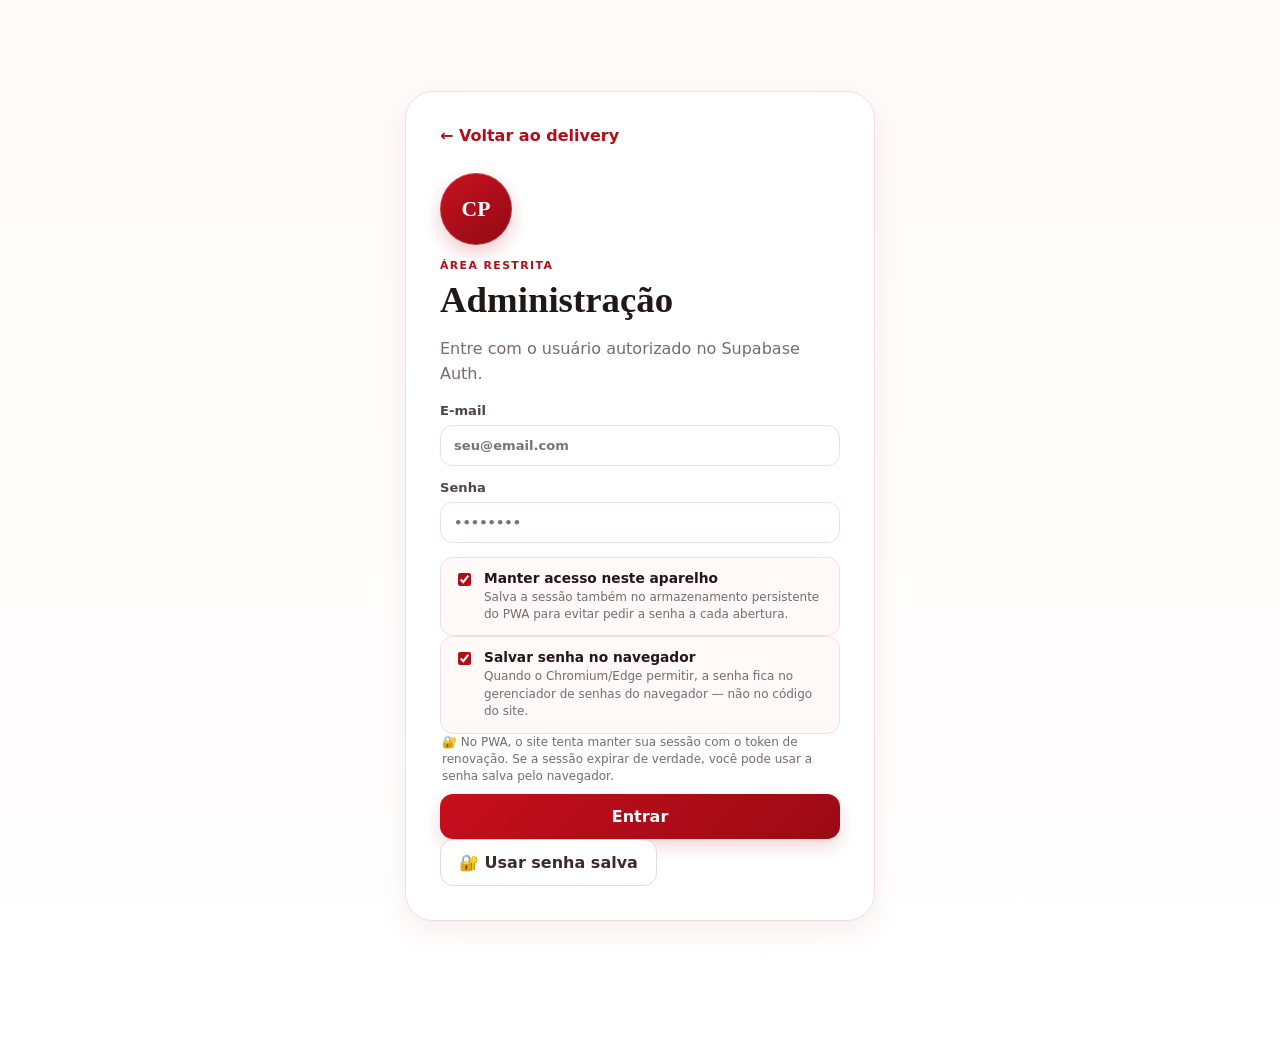
==== commit d7af8fea: "Atualizacao automatica dos arquivos" ====
--- a/admin.html
+++ b/admin.html
@@ -6,7 +6,12 @@
   <meta name="theme-color" content="#b20d18">
   <meta name="robots" content="noindex,nofollow">
   <title>Admin | Cantinho do Petisco</title>
-  <link rel="stylesheet" href="css/styles.css">
+  <link rel="manifest" href="manifest-admin.webmanifest?v=28">
+  <meta name="apple-mobile-web-app-capable" content="yes">
+  <meta name="apple-mobile-web-app-status-bar-style" content="default">
+  <meta name="apple-mobile-web-app-title" content="Cantinho ADM">
+  <link rel="apple-touch-icon" href="assets/icon-admin-192.png?v=28">
+  <link rel="stylesheet" href="css/styles.css?v=28">
 </head>
 <body class="admin-body">
   <main class="admin-shell">
@@ -18,32 +23,64 @@
       <p>Entre com o usuário autorizado no Supabase Auth.</p>
       <form id="loginForm" class="stack-form">
         <label class="field-label">E-mail
-          <input id="adminEmail" type="email" autocomplete="username" required placeholder="seu@email.com">
+          <input id="adminEmail" name="username" type="email" autocomplete="username" required placeholder="seu@email.com">
         </label>
         <label class="field-label">Senha
-          <input id="adminPassword" type="password" autocomplete="current-password" required placeholder="••••••••">
+          <input id="adminPassword" name="password" type="password" autocomplete="current-password" required placeholder="••••••••">
         </label>
+        <label class="remember-login-card"><input id="keepAdminSignedIn" type="checkbox" checked><span><strong>Manter acesso neste aparelho</strong><small>Salva a sessão também no armazenamento persistente do PWA para evitar pedir a senha a cada abertura.</small></span></label>
+        <label class="remember-login-card save-password-card"><input id="saveAdminPassword" type="checkbox" checked><span><strong>Salvar senha no navegador</strong><small>Quando o Chromium/Edge permitir, a senha fica no gerenciador de senhas do navegador — não no código do site.</small></span></label>
+        <p id="loginPersistenceStatus" class="password-manager-note">🔐 No PWA, o site tenta manter sua sessão com o token de renovação. Se a sessão expirar de verdade, você pode usar a senha salva pelo navegador.</p>
         <button id="loginBtn" class="primary-button" type="submit">Entrar</button>
+        <button id="savedCredentialLoginBtn" class="secondary-button hidden" type="button">🔐 Usar senha salva</button>
+        <button id="retrySavedSessionBtn" class="secondary-button hidden" type="button">↻ Tentar sessão salva novamente</button>
         <p id="demoCredentials" class="demo-credentials hidden">Modo demonstração: admin@demo.local / 123456</p>
       </form>
       <div id="loginMessage" class="form-message hidden"></div>
     </section>
 
     <section id="adminView" class="admin-dashboard hidden">
-      <header class="admin-header admin-header-v5">
-        <div class="admin-title-block">
-          <span class="eyebrow">Cantinho do Petisco</span>
-          <h1>Painel administrativo</h1>
-          <p>Gerencie o cardápio por setores, fotos, disponibilidade e o prato de cada dia da semana.</p>
-          <div class="admin-user-line">Conectado como <strong id="adminIdentity"></strong></div>
-        </div>
-        <div class="admin-header-actions">
-          <a class="secondary-button small" href="index.html" target="_blank" rel="noopener">Ver delivery</a>
-          <a class="secondary-button small" href="restaurante.html" target="_blank" rel="noopener">Ver restaurante</a>
+      <header class="admin-header admin-header-v5 admin-header-clean admin-header-left-menu">
+        <div class="admin-header-main">
+          <button id="adminToolsMenuBtn" class="admin-menu-toggle" type="button" aria-label="Abrir menu" aria-controls="adminToolsMenu" aria-expanded="false" title="Menu">
+            <span class="hamburger-lines" aria-hidden="true"><i></i><i></i><i></i></span>
+          </button>
+          <div class="admin-title-block">
+            <span class="eyebrow">Cantinho do Petisco</span>
+            <h1>Painel administrativo</h1>
+            <p>Gerencie o cardápio por setores, fotos, disponibilidade e o prato de cada dia da semana.</p>
+            <div class="admin-user-line">Conectado como <strong id="adminIdentity"></strong></div>
+          </div>
+        </div>
+        <div class="admin-header-actions admin-header-actions-clean">
           <button id="logoutBtn" class="secondary-button small" type="button">Sair</button>
         </div>
       </header>
 
+      <div id="adminToolsOverlay" class="admin-tools-overlay hidden" aria-hidden="true"></div>
+      <aside id="adminToolsMenu" class="admin-tools-menu" aria-hidden="true" aria-labelledby="adminToolsMenuTitle">
+        <div class="admin-tools-menu-head">
+          <div>
+            <span class="eyebrow">Atalhos</span>
+            <h2 id="adminToolsMenuTitle">Menu</h2>
+          </div>
+          <button id="closeAdminToolsMenu" class="admin-tools-close" type="button" aria-label="Fechar menu">×</button>
+        </div>
+        <nav class="admin-tools-list" aria-label="Ferramentas do painel">
+          <button id="installAdminPwa" class="admin-tools-item admin-tools-install hidden" type="button"><span>📲</span><strong>Instalar Cantinho Admin</strong></button>
+          <button id="openDeliveryQuick" class="admin-tools-item" type="button"><span>🛵</span><strong>Abrir página Delivery</strong></button>
+          <button id="openRestaurantQuick" class="admin-tools-item" type="button"><span>🍽️</span><strong>Abrir página Restaurante</strong></button>
+          <div class="admin-tools-divider" role="separator"></div>
+          <button id="shareDeliveryWhatsApp" class="admin-tools-item admin-tools-whatsapp" type="button"><span>💬</span><strong>Compartilhar Delivery</strong></button>
+          <button id="shareRestaurantWhatsApp" class="admin-tools-item admin-tools-whatsapp" type="button"><span>💬</span><strong>Compartilhar Restaurante</strong></button>
+          <div class="admin-tools-divider" role="separator"></div>
+          <button id="qrDeliveryBtn" class="admin-tools-item" type="button"><span>▦</span><strong>QR Code Delivery</strong></button>
+          <button id="qrRestaurantBtn" class="admin-tools-item" type="button"><span>▦</span><strong>QR Code Restaurante</strong></button>
+          <div class="admin-tools-divider" role="separator"></div>
+          <button id="deliverySettingsBtn" class="admin-tools-item" type="button"><span>⚙️</span><strong>Configurações do Delivery</strong></button>
+          <button id="paymentSettingsBtn" class="admin-tools-item" type="button"><span>💳</span><strong>Pagamentos</strong></button>
+        </nav>
+      </aside>
       <div class="admin-metrics">
         <article><span>Produtos cadastrados</span><strong id="metricProducts">0</strong></article>
         <article><span>Disponíveis no cardápio</span><strong id="metricAvailable">0</strong></article>
@@ -66,11 +103,15 @@
           <button id="newProductBtn" class="primary-button small" type="button">+ Novo produto</button>
         </div>
 
-        <div class="admin-toolbar admin-toolbar-v5">
+        <div class="admin-toolbar admin-toolbar-v5 admin-toolbar-collapsible">
           <label class="search-box admin-search">
-            <span>⌕</span><input id="adminSearch" type="search" placeholder="Buscar produto"><button id="clearAdminSearch" class="clear-search hidden" type="button">×</button>
+            <span>⌕</span><input id="adminSearch" type="search" placeholder="Buscar em todas as categorias"><button id="clearAdminSearch" class="clear-search hidden" type="button">×</button>
           </label>
           <select id="adminCategoryFilter" aria-label="Filtrar categoria"><option value="">Todas as categorias</option></select>
+          <div class="admin-collapse-actions" aria-label="Controles das categorias">
+            <button id="expandAllCategories" class="secondary-button compact" type="button">Expandir todas</button>
+            <button id="collapseAllCategories" class="secondary-button compact" type="button">Recolher todas</button>
+          </div>
         </div>
 
         <div class="admin-visibility-note"><strong>Visibilidade das duas páginas</strong><span>Pratos Executivos, Cervejas e Bebidas Alcoólicas continuam cadastrados e editáveis aqui, mas são ocultados automaticamente no <b>delivery</b>. No <b>cardápio do restaurante</b>, todas as categorias publicadas aparecem.</span></div>
@@ -83,7 +124,7 @@
           <div>
             <span class="eyebrow">Programação semanal</span>
             <h2>Prato do dia por dia da semana</h2>
-            <p>Defina uma vez o prato de segunda, terça, quarta etc. O cardápio mostra automaticamente o prato correspondente ao dia.</p>
+            <p>Organize as marmitas de cada dia. Você pode deixar um ou vários pratos disponíveis no mesmo dia da semana.</p>
           </div>
         </div>
 
@@ -91,10 +132,11 @@
           <article class="admin-section-card special-editor-card">
             <div class="admin-card-title">
               <span class="step-badge">1</span>
-              <div><strong>Configurar um dia</strong><small>Escolha o dia, o produto e um preço especial se desejar.</small></div>
+              <div><strong>Configurar um dia</strong><small>Escolha o dia e a marmita. Tamanho e preço ficam dentro do produto.</small></div>
             </div>
             <form id="specialForm" class="special-form-v5">
               <input id="specialId" type="hidden">
+              <input id="specialProduct" type="hidden" required>
               <label class="field-label">Dia da semana
                 <select id="specialWeekday" required>
                   <option value="">Selecione...</option>
@@ -107,11 +149,14 @@
                   <option value="0">Domingo</option>
                 </select>
               </label>
-              <label class="field-label">Produto<select id="specialProduct" required></select></label>
-              <div class="special-price-note-grid">
-                <label class="field-label">Preço especial<input id="specialPrice" type="number" min="0" step="0.01" placeholder="Opcional"></label>
-                <label class="field-label">Observação<input id="specialNote" type="text" maxlength="160" placeholder="Ex.: Sugestão da casa"></label>
+              <div class="field-label special-picker-field">
+                <span>Marmita <span>*</span></span>
+                <button id="openSpecialPicker" class="special-picker-button" type="button">
+                  <span><strong id="specialPickerLabel">Escolher marmita</strong><small id="specialPickerHint">Somente marmitas · sem tamanho e sem preço nesta etapa</small></span>
+                  <b aria-hidden="true">›</b>
+                </button>
               </div>
+              <label class="field-label">Observação<input id="specialNote" type="text" maxlength="160" placeholder="Ex.: Sugestão da casa"></label>
               <label class="switch-line switch-card"><input id="specialActive" type="checkbox" checked><span><strong>Ativo</strong><small>Mostrar este prato quando chegar esse dia.</small></span></label>
               <div class="special-form-actions">
                 <button id="cancelSpecialEdit" class="secondary-button hidden" type="button">Cancelar edição</button>
@@ -123,7 +168,7 @@
           <article class="admin-section-card weekly-overview-card">
             <div class="admin-card-title">
               <span class="step-badge">2</span>
-              <div><strong>Semana cadastrada</strong><small>Veja rapidamente o prato definido para cada dia.</small></div>
+              <div><strong>Semana cadastrada</strong><small>Veja rapidamente todas as marmitas definidas para cada dia.</small></div>
             </div>
             <div id="specialList" class="weekly-special-list"></div>
           </article>
@@ -179,6 +224,38 @@
           </div>
         </section>
 
+        <section class="form-section-card product-special-section">
+          <div class="form-section-title"><span>5</span><div><strong>Prato do dia</strong><small>Disponível somente para produtos da categoria Marmitas.</small></div></div>
+          <div id="productSpecialCategoryWarning" class="product-special-category-warning hidden">Para tornar um item prato do dia, selecione a categoria <strong>Marmitas</strong>.</div>
+          <div id="productSpecialControls">
+            <label class="switch-line switch-card product-special-toggle"><input id="productDailySpecial" type="checkbox"><span><strong>Tornar prato do dia</strong><small>Ative e escolha um ou mais dias da semana.</small></span></label>
+            <div id="productSpecialFields" class="product-special-fields hidden">
+              <div class="weekday-check-grid" role="group" aria-label="Dias da semana do prato do dia">
+                <label><input type="checkbox" data-product-special-day="1"><span>Segunda</span></label>
+                <label><input type="checkbox" data-product-special-day="2"><span>Terça</span></label>
+                <label><input type="checkbox" data-product-special-day="3"><span>Quarta</span></label>
+                <label><input type="checkbox" data-product-special-day="4"><span>Quinta</span></label>
+                <label><input type="checkbox" data-product-special-day="5"><span>Sexta</span></label>
+                <label><input type="checkbox" data-product-special-day="6"><span>Sábado</span></label>
+                <label><input type="checkbox" data-product-special-day="0"><span>Domingo</span></label>
+              </div>
+              <div id="productSpecialExisting" class="product-special-existing"></div>
+              <div class="product-special-info"><strong>Mais de um prato no mesmo dia</strong><small>Se o dia já tiver outro prato, você poderá escolher entre adicionar este também ou substituir os pratos atuais.</small></div>
+            </div>
+          </div>
+        </section>
+
+        <section class="form-section-card options-admin-section">
+          <div class="form-section-title"><span>6</span><div><strong>Personalização do produto</strong><small>Observação, sabores e adicionais que aparecem ao cliente.</small></div></div>
+          <label class="switch-line switch-card notes-switch-card"><input id="productAllowNotes" type="checkbox" checked><span><strong>Permitir observação do cliente</strong><small>No cardápio aparece um texto neutro: “Retirar ou acrescentar algo? Escreva aqui (opcional).”</small></span></label>
+          <div class="option-editor-toolbar">
+            <div><strong>Grupos de escolha</strong><small>Ex.: Sabores, Adicionais, Escolha sua bebida.</small></div>
+            <button id="addOptionGroupBtn" class="secondary-button compact" type="button">+ Novo grupo</button>
+          </div>
+          <div id="optionGroupsEditor" class="option-groups-editor"></div>
+          <div id="optionGroupsEmpty" class="option-groups-empty">Este produto ainda não tem sabores ou adicionais.</div>
+        </section>
+
         <div class="dialog-actions split-actions sticky-dialog-actions">
           <button id="deleteProductBtn" class="danger-button hidden" type="button">Excluir produto</button>
           <div><button id="cancelProductDialog" class="secondary-button" type="button">Cancelar</button><button id="saveProductBtn" class="primary-button" type="submit" value="default">Salvar produto</button></div>
@@ -187,11 +264,145 @@
     </form>
   </dialog>
 
+  <dialog id="specialPickerDialog" class="app-dialog special-picker-dialog">
+    <div class="dialog-body">
+      <button id="closeSpecialPicker" class="dialog-close" type="button" aria-label="Fechar">×</button>
+      <span class="eyebrow">Prato do dia</span>
+      <h2>Escolher marmita</h2>
+      <p class="dialog-description">A lista mostra somente marmitas. Tamanhos e valores aparecem para o cliente depois que ele abre o prato.</p>
+      <label class="search-box special-picker-search"><span>⌕</span><input id="specialPickerSearch" type="search" placeholder="Buscar marmita" autocomplete="off"><button id="clearSpecialPickerSearch" class="clear-search hidden" type="button" aria-label="Limpar busca">×</button></label>
+      <div id="specialPickerList" class="special-picker-list"></div>
+      <div id="specialPickerEmpty" class="state-card hidden"><p>Nenhuma marmita encontrada.</p></div>
+    </div>
+  </dialog>
+
+  <dialog id="specialPickConfirmDialog" class="app-dialog special-pick-confirm-dialog">
+    <div class="dialog-body">
+      <span class="eyebrow">Confirmar escolha</span>
+      <h2 id="specialPickConfirmTitle">Selecionar esta marmita?</h2>
+      <p id="specialPickConfirmText" class="dialog-description"></p>
+      <div id="specialPickConfirmChoice" class="special-pick-confirm-choice"></div>
+      <div id="specialPickConfirmExisting" class="special-conflict-existing hidden"></div>
+      <div class="special-conflict-actions">
+        <button id="specialPickConfirmCancel" class="secondary-button" type="button">Cancelar</button>
+        <button id="specialPickConfirmReplace" class="secondary-button danger-outline hidden" type="button">Selecionar e substituir atuais</button>
+        <button id="specialPickConfirmAdd" class="primary-button" type="button">Confirmar seleção</button>
+      </div>
+    </div>
+  </dialog>
+
+  <dialog id="specialConflictDialog" class="app-dialog special-conflict-dialog">
+    <div class="dialog-body">
+      <span class="eyebrow">Prato do dia</span>
+      <h2 id="specialConflictTitle">Este dia já tem prato cadastrado</h2>
+      <p id="specialConflictText" class="dialog-description"></p>
+      <div id="specialConflictExisting" class="special-conflict-existing"></div>
+      <div class="special-conflict-actions">
+        <button id="specialConflictCancel" class="secondary-button" type="button">Cancelar</button>
+        <button id="specialConflictReplace" class="secondary-button danger-outline" type="button">Substituir atuais</button>
+        <button id="specialConflictAdd" class="primary-button" type="button">Adicionar também</button>
+      </div>
+    </div>
+  </dialog>
+
+
+  <dialog id="deliverySettingsDialog" class="app-dialog delivery-settings-dialog">
+    <form id="deliverySettingsForm" class="dialog-body delivery-settings-form">
+      <button id="closeDeliverySettings" class="dialog-close" type="button" aria-label="Fechar">×</button>
+      <span class="eyebrow">Delivery</span>
+      <h2>Configurações do Delivery</h2>
+      <p class="dialog-description">Altere regras de entrega sem editar código nem republicar o site. As mudanças ficam no Supabase.</p>
+
+      <div id="deliverySettingsLoading" class="form-message">Carregando configurações…</div>
+      <div id="deliverySettingsFields" class="hidden">
+        <section class="delivery-settings-section">
+          <label class="admin-check-row"><input id="deliveryEnabled" type="checkbox"><span><strong>Delivery ativo</strong><small>Desmarque para suspender temporariamente todas as entregas.</small></span></label>
+          <label class="admin-check-row"><input id="deliveryEnforceHours" type="checkbox"><span><strong>Respeitar horário de funcionamento</strong><small>Quando ativo, pedidos de entrega ficam bloqueados fora dos horários abaixo.</small></span></label>
+        </section>
+
+        <section class="delivery-settings-section">
+          <h3>Distância e valores</h3>
+          <div class="delivery-settings-grid">
+            <label>Distância máxima (km)<input id="deliveryMaxKm" type="number" min="0.1" max="100" step="0.1" required></label>
+            <label>Pedido mínimo (R$)<input id="deliveryMinimumOrder" type="number" min="0" step="0.01" placeholder="Sem mínimo"></label>
+            <label>Entrega grátis a partir de (R$)<input id="deliveryFreeOver" type="number" min="0" step="0.01" placeholder="Desativado"></label>
+          </div>
+          <p class="delivery-coordinate-note">Origem fixa do comércio: <strong>-23.055199, -46.3526171</strong></p>
+        </section>
+
+        <section class="delivery-settings-section">
+          <div class="delivery-settings-section-head"><div><h3>Taxas por distância</h3><p>A primeira faixa cujo limite contenha a distância será usada.</p></div><button id="addDeliveryTier" class="secondary-button small" type="button">+ Adicionar faixa</button></div>
+          <div id="deliveryTiers" class="delivery-tiers"></div>
+          <p class="field-hint">Exemplo: até 1 km = R$ 3,00; até 2 km = R$ 4,00; até 3 km = R$ 5,00.</p>
+        </section>
+
+        <section class="delivery-settings-section">
+          <h3>Bairros sem entrega</h3>
+          <label>Um por linha ou separados por vírgula<textarea id="deliveryBlockedDistricts" rows="3" placeholder="Ex.: Bairro X, Bairro Y"></textarea></label>
+        </section>
+
+        <section class="delivery-settings-section">
+          <h3>Horários por dia</h3>
+          <div id="deliveryBusinessHours" class="delivery-hours"></div>
+        </section>
+
+        <div id="deliverySettingsMessage" class="form-message hidden"></div>
+        <div class="dialog-actions">
+          <button id="cancelDeliverySettings" class="secondary-button" type="button">Cancelar</button>
+          <button id="saveDeliverySettings" class="primary-button" type="submit">Salvar configurações</button>
+        </div>
+      </div>
+    </form>
+  </dialog>
+
+
+  <dialog id="paymentSettingsDialog" class="app-dialog payment-settings-dialog">
+    <form id="paymentSettingsForm" class="dialog-body payment-settings-form">
+      <button id="closePaymentSettings" class="dialog-close" type="button" aria-label="Fechar">×</button>
+      <span class="eyebrow">Pagamentos</span>
+      <h2>Configurações de pagamento</h2>
+      <p class="dialog-description">Ative somente os meios que o restaurante realmente aceita. As configurações ficam salvas no Supabase e a página pública se adapta automaticamente.</p>
+
+      <div id="paymentSettingsLoading" class="form-message">Carregando configurações…</div>
+      <div id="paymentSettingsFields" class="hidden">
+        <section class="delivery-settings-section">
+          <h3>Pix</h3>
+          <label class="admin-check-row"><input id="pixDirectEnabled" type="checkbox"><span><strong>Pix ativo</strong><small>A chave aparece somente no final da comanda enviada ao WhatsApp.</small></span></label>
+          <div class="delivery-settings-grid">
+            <label>Tipo da chave
+              <select id="pixKeyType">
+                <option value="CNPJ">CNPJ</option><option value="CPF">CPF</option><option value="Telefone">Telefone</option><option value="E-mail">E-mail</option><option value="Aleatória">Aleatória</option>
+              </select>
+            </label>
+            <label>Chave Pix <input id="pixKey" type="text" maxlength="160" autocomplete="off" placeholder="Digite a chave"></label>
+          </div>
+          <label>Nome do recebedor <input id="pixReceiverName" type="text" maxlength="120" autocomplete="off" placeholder="Nome que o cliente deve conferir"></label>
+        </section>
+
+        <section class="delivery-settings-section">
+          <h3>Pagamento presencial</h3>
+          <label class="admin-check-row"><input id="creditMachineEnabled" type="checkbox"><span><strong>Cartão de crédito na maquininha</strong><small>Pagamento com o entregador ou no momento da retirada.</small></span></label>
+          <label class="admin-check-row"><input id="debitMachineEnabled" type="checkbox"><span><strong>Cartão de débito na maquininha</strong><small>Pagamento com o entregador ou no momento da retirada.</small></span></label>
+          <label class="admin-check-row"><input id="cashEnabled" type="checkbox"><span><strong>Dinheiro</strong><small>O cliente informa se precisa de troco e para quanto.</small></span></label>
+        </section>
+
+        <div id="paymentSettingsMessage" class="form-message hidden"></div>
+        <div class="dialog-actions">
+          <button id="cancelPaymentSettings" class="secondary-button" type="button">Cancelar</button>
+          <button id="savePaymentSettings" class="primary-button" type="submit">Salvar pagamentos</button>
+        </div>
+      </div>
+    </form>
+  </dialog>
+
+  <dialog id="qrDialog" class="app-dialog info-dialog qr-dialog"><div class="dialog-body"><span class="eyebrow">Compartilhar</span><h2 id="qrDialogTitle">QR Code</h2><img id="qrDialogImage" class="qr-dialog-image" alt="QR Code do cardápio"><p id="qrDialogLink" class="qr-dialog-link"></p><button id="closeQrDialog" class="primary-button" type="button">Fechar</button></div></dialog>
+  <dialog id="adminIosInstallDialog" class="app-dialog info-dialog pwa-ios-dialog"><div class="dialog-body"><span class="eyebrow">Instalar no iPhone</span><h2>Adicionar Cantinho Admin</h2><p>No Safari, toque em <strong>Compartilhar</strong> e depois em <strong>Adicionar à Tela de Início</strong>.</p><button id="closeAdminIosInstall" class="primary-button" type="button">Entendi</button></div></dialog>
   <div id="toastRegion" class="toast-region" aria-live="polite"></div>
 
-  <script src="js/config.js"></script>
-  <script src="js/mock-data.js"></script>
-  <script src="js/supabase-rest.js"></script>
-  <script src="js/admin.js"></script>
+  <script src="js/config.js?v=28"></script>
+  <script src="js/mock-data.js?v=28"></script>
+  <script src="js/supabase-rest.js?v=28"></script>
+  <script src="js/admin.js?v=28"></script>
+  <script src="js/pwa-admin.js?v=28"></script>
 </body>
 </html>
--- a/css/styles.css
+++ b/css/styles.css
@@ -250,7 +250,7 @@
 .admin-category-groups{display:grid;gap:16px}.admin-category-card{background:#fff;border:1px solid #f0dfe1;border-radius:20px;overflow:hidden;box-shadow:var(--shadow-soft)}.admin-category-header{display:flex;justify-content:space-between;align-items:flex-start;gap:16px;padding:18px 20px;background:linear-gradient(180deg,#fffafa,#fff);border-bottom:1px solid #f3e5e6}.admin-category-kicker{display:block;text-transform:uppercase;letter-spacing:.09em;font-size:.63rem;font-weight:900;color:var(--wine)}.admin-category-header h3{font-family:Georgia,serif;font-size:1.45rem;margin:3px 0}.admin-category-header p{margin:2px 0 0;color:var(--muted);font-size:.78rem}.admin-category-count{white-space:nowrap;background:#fff0f1;color:var(--wine);border:1px solid #f0d1d4;border-radius:999px;padding:6px 10px;font-size:.72rem;font-weight:800}.admin-category-products{display:grid}.admin-product-row{display:grid;grid-template-columns:minmax(260px,1fr) 120px 130px auto;gap:16px;align-items:center;padding:12px 16px;border-bottom:1px solid #f3e7e8}.admin-product-row:last-child{border-bottom:0}.admin-product-row:hover{background:#fffafa}.admin-product-price{font-weight:900;color:#261c1e}.admin-product-row .edit-row{justify-self:end}
 .admin-section-card{background:#fff;border:1px solid #f0dfe1;border-radius:22px;padding:20px;box-shadow:var(--shadow-soft)}.weekly-special-layout{display:grid;grid-template-columns:minmax(320px,.78fr) minmax(480px,1.22fr);gap:16px;align-items:start}.admin-card-title{display:flex;gap:11px;align-items:flex-start;padding-bottom:14px;border-bottom:1px solid #f1e5e6}.admin-card-title>div{display:grid;gap:3px}.admin-card-title strong{font-size:1rem}.admin-card-title small{color:var(--muted);line-height:1.4}.step-badge,.form-section-title>span{flex:0 0 auto;width:29px;height:29px;border-radius:9px;background:var(--wine);color:#fff;display:grid;place-items:center;font-size:.75rem;font-weight:900}.special-form-v5{margin-top:10px}.special-price-note-grid{display:grid;grid-template-columns:1fr 1.55fr;gap:10px}.special-form-actions{display:flex;gap:8px;justify-content:flex-end;margin-top:14px}.switch-card{border:1px solid #efdddd;background:#fffafa;border-radius:13px;padding:12px}.switch-card span{display:grid;gap:2px}.switch-card small{font-weight:500;color:var(--muted)}
 .weekly-special-list{display:grid;gap:8px;margin-top:14px}.weekday-row{display:grid;grid-template-columns:145px minmax(180px,1fr) 110px auto;align-items:center;gap:12px;border:1px solid #efdddd;border-radius:14px;padding:11px 12px;background:#fff}.weekday-row.inactive{opacity:.65;background:#faf8f8}.weekday-row.empty{background:#fbf9f9}.weekday-name{display:flex;align-items:center;gap:9px}.weekday-name>span{width:34px;height:34px;border-radius:10px;background:#fff0f1;color:var(--wine);display:grid;place-items:center;font-size:.68rem;font-weight:900}.weekday-name strong{font-size:.78rem}.weekday-product,.weekday-price{display:grid;gap:2px}.weekday-product strong{font-size:.8rem}.weekday-product small,.weekday-price small,.weekday-empty{color:var(--muted);font-size:.69rem}.weekday-price{font-size:.78rem;font-weight:850}.weekday-actions{display:flex;gap:5px}.delete-mini{border:0;background:transparent;color:var(--danger);font-weight:800;font-size:.72rem;padding:7px}.weekday-row.empty .edit-row{justify-self:end}
-.product-admin-dialog-v5{width:min(780px,calc(100% - 24px));max-height:94dvh}.admin-product-dialog-body{background:#fffafa}.product-dialog-heading{padding-right:35px;margin-bottom:14px}.product-dialog-heading h2{font-family:Georgia,serif;font-size:2rem;margin:4px 0}.product-dialog-heading p{color:var(--muted);margin:0;font-size:.8rem}.form-section-card{background:#fff;border:1px solid #efdfe0;border-radius:18px;padding:16px;margin:12px 0}.form-section-title{display:flex;gap:10px;align-items:flex-start;padding-bottom:10px;border-bottom:1px solid #f2e7e8;margin-bottom:4px}.form-section-title>div{display:grid;gap:2px}.form-section-title strong{font-size:.9rem}.form-section-title small{font-size:.72rem;color:var(--muted)}.admin-file-drop{display:flex;align-items:center;justify-content:center;min-height:70px;border:1.5px dashed #d9b8bc;border-radius:14px;background:#fffafa;color:var(--wine);font-weight:850;font-size:.82rem;cursor:pointer}.admin-file-drop:hover{background:#fff3f4}.admin-file-drop input{position:absolute;opacity:0;pointer-events:none}.switch-grid-v5{display:grid;grid-template-columns:repeat(3,1fr);gap:8px;background:transparent;padding:0;margin:12px 0 0}.sticky-dialog-actions{position:sticky;bottom:-22px;background:rgba(255,250,250,.96);backdrop-filter:blur(8px);padding:12px 0 2px;border-top:1px solid #f1dfe1;z-index:2}
+.product-admin-dialog-v5{width:min(1080px,calc(100% - 24px));max-height:94dvh}.admin-product-dialog-body{background:#fffafa}.product-dialog-heading{padding-right:35px;margin-bottom:14px}.product-dialog-heading h2{font-family:Georgia,serif;font-size:2rem;margin:4px 0}.product-dialog-heading p{color:var(--muted);margin:0;font-size:.8rem}.form-section-card{background:#fff;border:1px solid #efdfe0;border-radius:18px;padding:16px;margin:12px 0}.form-section-title{display:flex;gap:10px;align-items:flex-start;padding-bottom:10px;border-bottom:1px solid #f2e7e8;margin-bottom:4px}.form-section-title>div{display:grid;gap:2px}.form-section-title strong{font-size:.9rem}.form-section-title small{font-size:.72rem;color:var(--muted)}.admin-file-drop{display:flex;align-items:center;justify-content:center;min-height:70px;border:1.5px dashed #d9b8bc;border-radius:14px;background:#fffafa;color:var(--wine);font-weight:850;font-size:.82rem;cursor:pointer}.admin-file-drop:hover{background:#fff3f4}.admin-file-drop input{position:absolute;opacity:0;pointer-events:none}.switch-grid-v5{display:grid;grid-template-columns:repeat(3,1fr);gap:8px;background:transparent;padding:0;margin:12px 0 0}.sticky-dialog-actions{position:sticky;bottom:-22px;background:rgba(255,250,250,.96);backdrop-filter:blur(8px);padding:12px 0 2px;border-top:1px solid #f1dfe1;z-index:2}
 
 /* No cardápio, a categoria já aparece no título da seção; o card não repete. */
 .product-card-body>h3:first-child{margin-top:2px}
@@ -260,3 +260,238 @@
 
 /* V6 - aviso de visibilidade entre cardápios */
 .admin-visibility-note{display:flex;gap:10px;align-items:flex-start;margin:14px 0 18px;padding:14px 16px;border:1px solid #efd1d4;border-radius:16px;background:#fff7f8;color:#5b252a}.admin-visibility-note strong{min-width:190px;color:#a40e19}.admin-visibility-note span{line-height:1.5}.admin-header-actions{display:flex;gap:8px;flex-wrap:wrap}@media(max-width:700px){.admin-visibility-note{display:block}.admin-visibility-note strong{display:block;margin-bottom:6px}}
+
+/* ============================================================
+   ADMIN V7 - CATEGORIAS RECOLHÍVEIS + BUSCA POR CATEGORIA
+   ============================================================ */
+.admin-toolbar-collapsible{grid-template-columns:minmax(260px,1fr) 220px auto;align-items:center}
+.admin-collapse-actions{display:flex;gap:8px;justify-content:flex-end;flex-wrap:wrap}
+.secondary-button.compact{min-height:40px;padding:8px 12px;font-size:.74rem;border-radius:11px}
+.admin-category-header-collapsible{align-items:center;padding:0;background:linear-gradient(180deg,#fffafa,#fff)}
+.admin-category-toggle{appearance:none;border:0;background:transparent;display:flex;align-items:center;gap:12px;flex:1;min-width:0;padding:17px 10px 17px 18px;text-align:left;cursor:pointer;color:inherit}
+.admin-category-toggle:hover{background:#fff7f8}
+.admin-category-toggle:focus-visible{outline:3px solid rgba(178,13,24,.14);outline-offset:-3px}
+.admin-category-chevron{flex:0 0 auto;width:30px;height:30px;border-radius:9px;background:#fff0f1;border:1px solid #f0d1d4;color:var(--wine);display:grid;place-items:center;font-size:1.05rem;font-weight:900;transition:transform .18s ease,background .18s ease}
+.admin-category-card.is-collapsed .admin-category-chevron{transform:rotate(-90deg)}
+.admin-category-title-wrap{display:grid;gap:2px;min-width:0}
+.admin-category-name{font-family:Georgia,serif;font-size:1.38rem;color:#2d2022;line-height:1.15}
+.admin-category-title-wrap small{color:var(--muted);font-size:.76rem;font-weight:600;line-height:1.35;overflow:hidden;text-overflow:ellipsis;white-space:nowrap;max-width:680px}
+.admin-category-header-collapsible .admin-category-count{margin-right:18px}
+.admin-category-content{border-top:1px solid #f3e5e6}
+.admin-category-tools{padding:12px 16px;background:#fffafa;border-bottom:1px solid #f3e7e8}
+.category-search-box{max-width:520px;background:#fff}
+.category-search-box input{min-width:0}
+.category-search-empty{padding:22px 16px;text-align:center;color:var(--muted);font-size:.82rem;background:#fff}
+.admin-category-card.is-collapsed{box-shadow:0 3px 12px rgba(81,25,30,.035)}
+.admin-category-card.is-collapsed .admin-category-header-collapsible{border-bottom:0}
+
+@media(max-width:980px){
+  .admin-toolbar-collapsible{grid-template-columns:1fr 210px}
+  .admin-collapse-actions{grid-column:1/-1;justify-content:flex-start}
+}
+@media(max-width:700px){
+  .admin-toolbar-collapsible{grid-template-columns:1fr}
+  .admin-collapse-actions{grid-column:auto;display:grid;grid-template-columns:1fr 1fr;width:100%}
+  .admin-collapse-actions .secondary-button{width:100%}
+  .admin-category-toggle{padding:14px 8px 14px 14px;gap:9px}
+  .admin-category-chevron{width:28px;height:28px}
+  .admin-category-name{font-size:1.15rem}
+  .admin-category-title-wrap small{max-width:58vw}
+  .admin-category-header-collapsible .admin-category-count{margin-right:12px;font-size:.68rem}
+  .admin-category-tools{padding:10px 12px}
+  .category-search-box{max-width:none}
+}
+
+/* ============================================================
+   V9 - OPÇÕES DO PRODUTO + QUANTIDADE DE ADICIONAIS + OBSERVAÇÃO NEUTRA
+   ============================================================ */
+.optional-hint{font-size:.72rem;color:var(--muted);font-weight:600}
+.item-options{display:grid;gap:12px;margin:16px 0}
+.item-option-group{margin:0;padding:14px;border:1px solid #ecd7da;border-radius:16px;background:#fffafa}
+.item-option-group legend{display:flex;align-items:center;gap:8px;width:100%;padding:0 2px;font-size:.88rem;font-weight:900;color:#2e2022}
+.item-option-group legend b,.item-option-group legend small{margin-left:auto;border-radius:999px;padding:4px 8px;font-size:.62rem;letter-spacing:.02em}
+.item-option-group legend b{background:#fff0f1;color:var(--wine);border:1px solid #f0d1d4}
+.item-option-group legend small{background:#f6f3f3;color:var(--muted);border:1px solid #ebe4e5}
+.option-group-hint{margin:5px 0 10px;color:var(--muted);font-size:.72rem;line-height:1.35}
+.option-choice-list{display:grid;gap:7px}
+.option-choice{display:flex;align-items:center;gap:10px;min-height:54px;padding:10px 11px;border:1px solid #eadbdd;border-radius:13px;background:#fff;cursor:pointer;transition:.15s ease}
+.option-choice:hover{border-color:#d8b6ba;background:#fff7f8}
+.option-choice.selected{border-color:#b20d18;background:#fff1f2;box-shadow:0 0 0 2px rgba(178,13,24,.05) inset}
+.option-choice input{position:absolute;opacity:0;pointer-events:none}
+.option-choice-copy{min-width:0;display:grid;gap:2px;flex:1}
+.option-choice-copy strong{font-size:.8rem;color:#2d2224}
+.option-choice-copy small{font-size:.7rem;color:var(--muted);font-weight:700}
+.option-choice-mark{flex:0 0 auto;width:26px;height:26px;border-radius:50%;display:grid;place-items:center;border:1px solid #e0c9cc;color:transparent;background:#fff;font-size:.65rem;font-weight:900}
+.option-choice.selected .option-choice-mark{background:var(--wine);border-color:var(--wine);color:#fff}
+.option-choice-quantity{cursor:default}
+.option-inline-qty{display:flex;align-items:center;border:1px solid #e1c9cd;border-radius:11px;overflow:hidden;background:#fff;flex:0 0 auto;min-height:36px}
+.option-inline-qty button{width:36px;height:36px;border:0;background:transparent;color:var(--wine);font-size:1.05rem;font-weight:900}
+.option-inline-qty button:disabled{opacity:.35;cursor:not-allowed}
+.option-inline-qty strong{min-width:34px;text-align:center;font-size:.82rem;color:#382a2d}
+.cart-options{display:grid;gap:2px;margin:4px 0 3px}
+.cart-options p,.cart-note{margin:0;color:#6c595d;font-size:.72rem;line-height:1.35}
+.cart-options strong{color:#4a3438}
+
+/* ADMIN - editor de sabores/adicionais */
+.options-admin-section{display:grid;gap:12px}
+.notes-switch-card{margin-top:6px}
+.option-editor-toolbar{display:flex;align-items:center;justify-content:space-between;gap:12px;margin-top:4px;padding-top:12px;border-top:1px solid #f1e5e6}
+.option-editor-toolbar>div{display:grid;gap:2px}
+.option-editor-toolbar strong{font-size:.88rem}
+.option-editor-toolbar small{font-size:.7rem;color:var(--muted)}
+.option-groups-editor{display:grid;gap:12px}
+.option-groups-empty{padding:16px;border:1px dashed #dfc9cc;border-radius:14px;background:#fffafa;text-align:center;color:var(--muted);font-size:.78rem}
+.option-admin-group{border:1px solid #ead9db;border-radius:16px;background:#fff;padding:13px}
+.option-admin-group-head{display:grid;grid-template-columns:minmax(180px,1fr) 170px auto;gap:9px;align-items:end}
+.option-admin-rules{display:flex;align-items:end;gap:9px;flex-wrap:wrap;margin-top:9px;padding:9px 0;border-top:1px solid #f2e7e8;border-bottom:1px solid #f2e7e8}
+.switch-inline{display:inline-flex;align-items:center;gap:7px;min-height:38px;padding:7px 10px;border:1px solid #eadadd;border-radius:11px;background:#fffafa;font-size:.72rem;font-weight:800;color:#473337}
+.switch-inline input{accent-color:var(--wine)}
+.compact-field{min-width:150px}.mini-field{width:110px}.grow{min-width:0}
+.option-admin-options{display:grid;gap:8px;margin-top:10px}
+.option-admin-row{display:grid;grid-template-columns:minmax(170px,1fr) 145px 92px 105px 120px 98px 32px;gap:7px;align-items:end;padding:9px;border:1px solid #f0e2e4;border-radius:12px;background:#fffafa}
+.option-admin-row .field-label{margin:0}.option-admin-row .field-label input,.option-admin-row .field-label select{min-height:40px}
+.option-name-field{min-width:0}.option-mode-field{min-width:0}.option-price-field{min-width:0}.option-max-qty-field{min-width:0}.option-max-qty-field small{font-size:.62rem;color:var(--muted);font-weight:600}
+.quantity-option{min-height:40px;padding:7px 8px;justify-content:center}
+.none-option{min-height:40px;padding:7px 9px;justify-content:center}
+.option-add-row{justify-self:start;margin-top:2px}
+.option-remove-group{align-self:center;white-space:nowrap}
+
+@media(max-width:760px){
+  .option-admin-group-head{grid-template-columns:1fr}
+  .option-admin-group-head .option-remove-group{justify-self:start}
+  .option-admin-row{grid-template-columns:1fr 1fr}
+  .option-name-field{grid-column:1/-1}
+  .quantity-option,.none-option{justify-self:start}
+  .option-max-qty-field{min-width:0}
+  .option-admin-row>.delete-mini{justify-self:end}
+  .option-editor-toolbar{align-items:stretch;flex-direction:column}
+}
+
+/* PWA + MENU ADMIN RECOLHIDO */
+.pwa-install-inline{border:1px solid #d8b668;background:#fff8e9;color:#6f1820;border-radius:999px;padding:8px 12px;font-size:.76rem;font-weight:850;box-shadow:0 5px 15px rgba(92,25,31,.06)}
+.pwa-install-inline:hover{background:#fff0cf}
+.pwa-install-suggestion{position:fixed;left:50%;bottom:max(22px,env(safe-area-inset-bottom));transform:translateX(-50%);z-index:115;width:min(690px,calc(100% - 28px));background:#fff;border:1px solid #ead9d3;border-radius:20px;box-shadow:0 22px 60px rgba(40,23,20,.22);padding:14px 16px;display:grid;grid-template-columns:auto 1fr auto;align-items:center;gap:13px}
+.pwa-install-icon{width:44px;height:44px;border-radius:14px;background:#fff1d5;display:grid;place-items:center;font-size:1.4rem}
+.pwa-install-copy strong,.pwa-install-copy span{display:block}.pwa-install-copy strong{font-size:.92rem}.pwa-install-copy span{font-size:.78rem;color:var(--muted);margin-top:3px}
+.pwa-install-actions{display:flex;align-items:center;gap:10px}.pwa-install-actions .compact{padding:9px 13px;border-radius:11px}
+.pwa-ios-dialog{max-width:430px}.pwa-ios-dialog .primary-button{width:100%;margin-top:10px}
+
+.admin-header-clean{align-items:center}
+.admin-header-actions-clean{align-items:center;flex-wrap:nowrap}
+.admin-menu-toggle{width:44px;height:42px;border:1px solid var(--line);border-radius:12px;background:#fff;display:grid;place-items:center;cursor:pointer;box-shadow:0 4px 12px rgba(71,46,36,.035);transition:.16s ease}
+.admin-menu-toggle:hover{border-color:#d4b8ba;background:#fff9f9}
+.hamburger-lines{width:20px;height:16px;display:flex;flex-direction:column;justify-content:space-between}
+.hamburger-lines i{display:block;height:2px;border-radius:999px;background:var(--wine);width:100%}
+.admin-tools-overlay{position:fixed;inset:0;background:rgba(37,24,21,.38);backdrop-filter:blur(1px);z-index:180}
+.admin-tools-menu{position:fixed;top:0;left:0;width:min(390px,calc(100vw - 26px));height:100dvh;background:#fff;z-index:181;box-shadow:22px 0 55px rgba(33,22,20,.2);transform:translateX(-105%);transition:transform .22s ease;display:flex;flex-direction:column;padding:max(22px,env(safe-area-inset-top)) 18px max(22px,env(safe-area-inset-bottom));visibility:hidden}
+.admin-tools-menu.open{transform:translateX(0);visibility:visible}
+.admin-tools-menu-head{display:flex;align-items:center;justify-content:space-between;gap:14px;padding:3px 4px 16px;border-bottom:1px solid var(--line)}
+.admin-tools-menu-head>div{min-width:0;flex:1}
+.admin-tools-menu-head h2{font-family:Georgia,serif;font-size:1.75rem;margin:3px 0 0}
+.admin-tools-close{width:40px;height:40px;flex:0 0 40px;border:1px solid var(--line);background:#fff;border-radius:12px;color:var(--wine);font-size:1.7rem;line-height:1;cursor:pointer}
+.admin-tools-list{display:grid;gap:6px;padding:14px 0;overflow:auto}
+.admin-tools-item{appearance:none;width:100%;border:0;background:transparent;border-radius:13px;padding:13px 12px;display:grid;grid-template-columns:32px 1fr;align-items:center;gap:8px;text-align:left;color:var(--ink);cursor:pointer;transition:.14s ease}
+.admin-tools-item:hover,.admin-tools-item:focus-visible{background:#f8f2ee;outline:none}
+.admin-tools-item>span{font-size:1.25rem;text-align:center}.admin-tools-item strong{font-size:.88rem;font-weight:820}
+.admin-tools-item.admin-tools-whatsapp:hover,.admin-tools-item.admin-tools-whatsapp:focus-visible{background:#f0fbf5}.admin-tools-item.admin-tools-whatsapp strong{color:#176b44}
+.admin-tools-install{background:#fff8e9;color:#6f1820}.admin-tools-install:hover,.admin-tools-install:focus-visible{background:#fff0cf}
+.admin-tools-divider{height:1px;background:var(--line);margin:5px 10px}
+body.admin-tools-open{overflow:hidden}
+.qr-dialog{max-width:430px}.qr-dialog-image{width:min(290px,85vw);margin:12px auto;border:1px solid var(--line);border-radius:14px}.qr-dialog-link{font-size:.76rem;line-height:1.45;word-break:break-all;text-align:center;color:var(--muted);background:var(--soft);padding:10px;border-radius:11px}.qr-dialog .primary-button{width:100%}
+
+@media(max-width:640px){
+  .pwa-install-suggestion{bottom:max(92px,calc(env(safe-area-inset-bottom) + 78px));grid-template-columns:auto 1fr;padding:12px}
+  .pwa-install-actions{grid-column:1/-1;justify-content:flex-end}.pwa-install-copy span{font-size:.74rem}
+  .admin-header-clean{flex-direction:row;align-items:flex-start}.admin-header-clean .admin-title-block{min-width:0;flex:1}
+  .admin-header-clean .admin-title-block p{display:none}.admin-header-clean .admin-user-line{font-size:.72rem;margin-top:5px}
+  .admin-header-actions-clean{width:auto;margin-left:auto}.admin-header-actions-clean>*{flex:0 0 auto}
+  .admin-menu-toggle{width:42px;height:40px}.admin-tools-menu{width:min(360px,calc(100vw - 18px));padding-left:14px;padding-right:14px}
+}
+
+/* V16 — menu esquerdo, prato do dia no produto e permanência do login */
+.admin-header-left-menu{gap:18px}
+.admin-header-main{display:flex;align-items:flex-start;gap:14px;min-width:0;flex:1}
+.admin-header-main .admin-menu-toggle{margin-top:2px;flex:0 0 auto}
+.remember-login-card{display:flex;align-items:flex-start;gap:10px;border:1px solid var(--line);background:#fffaf7;border-radius:13px;padding:12px 13px;cursor:pointer}
+.remember-login-card input{margin-top:3px;accent-color:var(--wine)}
+.remember-login-card span{display:grid;gap:3px}.remember-login-card strong{font-size:.86rem}.remember-login-card small,.password-manager-note{color:var(--muted);font-size:.75rem;line-height:1.45}
+.password-manager-note{margin:0;padding:0 2px}
+.product-special-toggle{margin-bottom:12px}
+.product-special-fields{align-items:end}
+.product-special-info{border:1px solid #ead8c4;background:#fff9ef;border-radius:13px;padding:12px 14px;display:grid;gap:4px;min-height:72px}
+.product-special-info strong{font-size:.8rem;color:var(--wine)}.product-special-info small{font-size:.74rem;line-height:1.45;color:var(--muted)}
+@media(max-width:640px){.admin-header-left-menu{flex-direction:row;align-items:flex-start}.admin-header-main{width:100%}.admin-header-main .admin-title-block{min-width:0}.admin-header-actions-clean{width:auto;flex:0 0 auto}.admin-header-actions-clean>*{flex:none}.admin-header-main .admin-menu-toggle{margin-top:1px}.product-special-fields{grid-template-columns:1fr}}
+
+/* ============================================================
+   V19 — PRATO DO DIA ORGANIZADO / MÚLTIPLOS PRATOS
+   ============================================================ */
+.special-picker-field{display:grid;gap:8px}.special-picker-field>span{font-weight:700}.special-picker-button{width:100%;display:flex;align-items:center;justify-content:space-between;gap:14px;text-align:left;border:1px solid #ded4ca;background:#fff;border-radius:16px;padding:14px 16px;cursor:pointer}.special-picker-button:hover{border-color:#b20d18}.special-picker-button span{display:grid;gap:4px}.special-picker-button strong{font-size:1rem;color:#241c18}.special-picker-button small{color:#75675e;font-weight:500}.special-picker-button>b{font-size:1.7rem;color:#b20d18}.special-picker-dialog{width:min(680px,calc(100vw - 28px));max-height:min(78vh,760px)}.special-picker-search{margin:16px 0 12px}.special-picker-list{display:grid;gap:8px;max-height:50vh;overflow:auto;padding-right:4px}.special-picker-row{width:100%;display:grid;grid-template-columns:auto 1fr auto;align-items:center;gap:12px;border:1px solid #eadfd5;background:#fff;border-radius:14px;padding:12px 14px;text-align:left;cursor:pointer}.special-picker-row:hover{border-color:#b20d18;background:#fff9f6}.special-picker-row>span:nth-child(2){display:grid;gap:3px}.special-picker-row strong{color:#2c211c}.special-picker-row small{color:#7a6c63}.special-picker-row>b{color:#b20d18;font-size:1.5rem}.special-picker-icon{display:grid;place-items:center;width:40px;height:40px;border-radius:12px;background:#f8efe8;font-size:1.25rem}
+
+.weekly-special-list{display:grid;gap:12px}.weekday-group{border:1px solid #eadfd5;border-radius:16px;background:#fff;overflow:hidden}.weekday-group-head{display:flex;align-items:center;justify-content:space-between;gap:12px;padding:12px 14px;background:#fbf7f3;border-bottom:1px solid #eee2d8}.weekday-group.empty .weekday-group-head{border-bottom:0}.weekday-name{display:flex;align-items:center;gap:9px;flex-wrap:wrap}.weekday-name>span{display:grid;place-items:center;min-width:42px;height:30px;border-radius:999px;background:#7d111a;color:#fff;font-size:.78rem;font-weight:800}.weekday-name>strong{font-size:.98rem}.weekday-name>small{color:#7a6d64}.weekday-special-items{display:grid}.weekday-special-item{display:grid;grid-template-columns:minmax(0,1fr) auto auto;gap:12px;align-items:center;padding:12px 14px;border-top:1px solid #f1e8e1}.weekday-special-item:first-child{border-top:0}.weekday-special-item.inactive{opacity:.62}.weekday-product{display:grid;gap:3px;min-width:0}.weekday-product strong{overflow:hidden;text-overflow:ellipsis;white-space:nowrap}.weekday-product small{color:#7a6d64}.weekday-status{display:flex;align-items:center}.weekday-actions{display:flex;gap:7px;align-items:center}.weekday-empty{padding:0 14px 14px;color:#8b7b70}.special-pick-confirm-choice{display:flex;align-items:center;gap:12px;margin:14px 0;padding:14px;border:1px solid #eadfd5;border-radius:14px;background:#fffaf7}.special-pick-confirm-choice .special-picker-icon{flex:0 0 40px}.special-pick-confirm-choice>div{display:grid;gap:3px}.special-pick-confirm-choice strong{color:#2c211c}.special-pick-confirm-choice small{color:#7a6c63}.special-conflict-existing{display:grid;gap:8px;margin:12px 0 18px}.special-conflict-existing>div{border:1px solid #eadfd5;border-radius:12px;padding:10px 12px;background:#fffaf7}.special-conflict-actions{display:flex;justify-content:flex-end;gap:8px;flex-wrap:wrap}.danger-outline{border-color:#c54d55!important;color:#a01420!important}.product-special-category-warning{padding:12px 14px;border-radius:12px;background:#fff3cd;border:1px solid #f0d58a;color:#6b5520}.weekday-check-grid{display:grid;grid-template-columns:repeat(4,minmax(0,1fr));gap:8px}.weekday-check-grid label{cursor:pointer}.weekday-check-grid input{position:absolute;opacity:0;pointer-events:none}.weekday-check-grid span{display:grid;place-items:center;min-height:42px;border:1px solid #dfd3ca;border-radius:12px;background:#fff;font-weight:700;font-size:.9rem}.weekday-check-grid input:checked+span{border-color:#b20d18;background:#fff0f1;color:#8f0d17;box-shadow:0 0 0 1px #b20d18 inset}.product-special-existing{display:grid;gap:8px;margin-top:10px}.product-special-existing>small{color:#7a6d64}.product-special-day-status{display:grid;gap:3px;border:1px solid #eadfd5;border-radius:12px;padding:10px 12px;background:#fff}.product-special-day-status small{color:#77685f}.product-special-info{margin-top:10px;display:grid;gap:3px;padding:12px;border-radius:12px;background:#f8f4ef}.product-special-info small{color:#73645b}
+
+#dailySpecialCard:has(.special-content-multi){display:grid;grid-template-columns:repeat(auto-fit,minmax(230px,1fr));gap:14px}.special-content-multi{height:100%;display:flex;flex-direction:column}.special-content-multi .special-action{margin-top:auto}.special-choice-note{font-size:.86rem;color:#6e6057;margin:8px 0 14px;padding:9px 10px;border-radius:10px;background:rgba(255,255,255,.72)}
+
+@media (max-width:720px){.weekday-check-grid{grid-template-columns:repeat(2,minmax(0,1fr))}.weekday-special-item{grid-template-columns:1fr auto}.weekday-status{display:none}.weekday-actions{grid-column:1/-1;justify-content:flex-end}.weekday-group-head{align-items:flex-start}.special-conflict-actions{display:grid;grid-template-columns:1fr}.special-conflict-actions button{width:100%}.special-picker-dialog{max-height:88vh}.special-picker-list{max-height:58vh}}
+
+
+/* V21 — feedback claro para opções obrigatórias */
+.required-options-alert{display:flex;align-items:flex-start;gap:11px;margin:0 0 12px;padding:13px 14px;border:1px solid #e5a9ad;border-radius:14px;background:#fff1f2;color:#76202a;box-shadow:0 7px 20px rgba(127,36,36,.08)}
+.required-options-alert-icon{font-size:1.25rem;line-height:1.2}.required-options-alert strong,.required-options-alert span{display:block}.required-options-alert strong{font-size:.88rem}.required-options-alert div>span{margin-top:3px;font-size:.76rem;line-height:1.35;color:#8a3a42}
+.item-option-group.required-missing{border:2px solid #d3323d;background:#fff6f6;box-shadow:0 0 0 4px rgba(211,50,61,.08)}
+.required-group-error{margin:0 0 10px;color:#b20d18;font-size:.76rem;font-weight:850}
+.required-missing-pulse{animation:requiredGroupPulse .62s ease}
+@keyframes requiredGroupPulse{0%,100%{transform:translateX(0)}20%{transform:translateX(-5px)}40%{transform:translateX(5px)}60%{transform:translateX(-3px)}80%{transform:translateX(3px)}}
+.required-action-shake{animation:requiredActionShake .58s ease!important}
+@keyframes requiredActionShake{0%,100%{transform:translateX(0)}16%{transform:translateX(-7px)}32%{transform:translateX(7px)}48%{transform:translateX(-5px)}64%{transform:translateX(5px)}80%{transform:translateX(-2px)}}
+#addItemBtn[aria-invalid="true"]{box-shadow:0 8px 18px rgba(178,13,24,.16),0 0 0 2px rgba(178,13,24,.08)}
+@media (prefers-reduced-motion:reduce){.required-missing-pulse,.required-action-shake{animation:none!important}}
+
+
+/* V21 — tamanho nunca vem pré-selecionado */
+.size-picker-wrap.required-size-missing{border:2px solid #d3323d;background:#fff6f6;box-shadow:0 0 0 4px rgba(211,50,61,.08)}
+.size-required-message{margin:10px 2px 0;color:#b4232d;font-size:.78rem;font-weight:850}
+.required-size-pulse{animation:requiredGroupPulse .62s ease}
+@media (prefers-reduced-motion:reduce){.required-size-pulse{animation:none!important}}
+
+
+/* V23 — localização e taxa de entrega */
+.delivery-location-card{margin:14px 0;padding:16px;border:1px solid #ead8c7;border-radius:16px;background:#fff;box-shadow:0 8px 22px rgba(78,48,34,.06)}
+.delivery-location-head{display:flex;align-items:flex-start;justify-content:space-between;gap:12px;margin-bottom:12px}.delivery-location-head strong{display:block;color:var(--ink);font-size:.98rem}.delivery-location-head small{display:block;margin-top:3px;color:var(--muted);font-weight:500;line-height:1.35}.delivery-limit{white-space:nowrap;background:#f8ead8;color:#7a5124;border:1px solid #ead0ad;border-radius:999px;padding:5px 9px;font-size:.7rem;font-weight:850}
+.location-primary-button,.delivery-address-button{width:100%;min-height:46px;border-radius:12px;font-weight:800;cursor:pointer}.location-primary-button{border:0;background:var(--wine);color:#fff;padding:12px 14px}.location-primary-button:hover{filter:brightness(.94)}.location-primary-button:disabled,.delivery-address-button:disabled{opacity:.55;cursor:wait}
+.delivery-or{display:flex;align-items:center;gap:8px;color:var(--muted);font-size:.72rem;margin:13px 0 2px}.delivery-or::before,.delivery-or::after{content:"";height:1px;background:var(--line);flex:1}.delivery-or span{white-space:nowrap}
+.delivery-address-button{margin-top:2px}.delivery-status{margin:12px 0 0;padding:10px 12px;border-radius:10px;font-size:.78rem;font-weight:700;line-height:1.45}.delivery-status.info{background:#f4f1ed;color:#625650}.delivery-status.loading{background:#edf4fb;color:#315b80}.delivery-status.success{background:#e7f4ec;color:#1f6545}.delivery-status.error{background:#fae9e9;color:#8d3030}.delivery-result{display:grid;grid-template-columns:repeat(3,1fr);gap:8px;margin-top:10px}.delivery-result>span{background:var(--soft);border-radius:10px;padding:10px;text-align:center}.delivery-result small{display:block;color:var(--muted);font-size:.65rem}.delivery-result strong{display:block;margin-top:3px;font-size:.84rem}.delivery-ready{border-color:#b9dcc8}.delivery-outside,.delivery-error{border-color:#e6baba}.whatsapp-button:disabled{opacity:.55;cursor:not-allowed;filter:grayscale(.15)}
+@media(max-width:520px){.delivery-location-head{align-items:center}.delivery-location-head small{max-width:210px}.delivery-result{grid-template-columns:1fr 1fr}.delivery-result>span:last-child{grid-column:1/-1}}
+
+
+/* V24 — Configurações do Delivery no menu oculto do Admin */
+.delivery-settings-dialog{width:min(920px,calc(100vw - 24px));max-height:min(92vh,980px)}
+.delivery-settings-dialog .dialog-body{max-height:86vh;overflow:auto}
+.delivery-settings-form h3{margin:0 0 8px;font-size:1.05rem}
+.delivery-settings-section{padding:16px 0;border-top:1px solid var(--line,#e7e1db)}
+.delivery-settings-section:first-of-type{border-top:0}
+.delivery-settings-grid{display:grid;grid-template-columns:repeat(2,minmax(0,1fr));gap:12px}
+.delivery-settings-grid label,.delivery-settings-section>label{display:grid;gap:6px;font-weight:700}
+.delivery-settings-grid input,.delivery-settings-section textarea,.delivery-tier-row input,.delivery-hour-row input[type=time]{width:100%;box-sizing:border-box;border:1px solid #d9d1ca;border-radius:12px;padding:11px 12px;background:#fff;color:inherit;font:inherit}
+.admin-check-row{display:flex!important;align-items:flex-start;gap:10px;margin:8px 0;font-weight:400!important}
+.admin-check-row input{margin-top:4px;width:18px;height:18px;flex:0 0 auto}
+.admin-check-row span{display:grid;gap:2px}.admin-check-row small{font-weight:400;color:var(--muted,#6f6861)}
+.delivery-settings-section-head{display:flex;align-items:center;justify-content:space-between;gap:16px;margin-bottom:10px}.delivery-settings-section-head p{margin:3px 0 0;color:var(--muted,#6f6861)}
+.delivery-tiers{display:grid;gap:8px}.delivery-tier-row{display:grid;grid-template-columns:minmax(0,1fr) minmax(0,1fr) auto;gap:8px;align-items:end;padding:10px;border:1px solid #ece5df;border-radius:14px;background:#faf8f6}.delivery-tier-row label{display:grid;gap:5px;font-size:.9rem;font-weight:700}.delivery-tier-remove{min-height:44px}
+.delivery-hours{display:grid;gap:8px}.delivery-hour-row{display:grid;grid-template-columns:145px 1fr 1fr;gap:10px;align-items:center;padding:9px 10px;border:1px solid #ece5df;border-radius:12px}.delivery-hour-day{display:flex;align-items:center;gap:8px;font-weight:700}.delivery-hour-day input{width:18px;height:18px}.delivery-hour-row label{display:grid;gap:4px;font-size:.82rem;color:var(--muted,#6f6861)}
+.delivery-coordinate-note,.field-hint{margin:9px 0 0;color:var(--muted,#6f6861);font-size:.9rem}
+.dialog-actions{display:flex;justify-content:flex-end;gap:10px;padding-top:12px;position:sticky;bottom:-1px;background:linear-gradient(to bottom,rgba(255,255,255,.92),#fff 22%);padding-bottom:2px}
+@media(max-width:680px){.delivery-settings-grid{grid-template-columns:1fr}.delivery-settings-section-head{align-items:flex-start;flex-direction:column}.delivery-tier-row{grid-template-columns:1fr 1fr}.delivery-tier-remove{grid-column:1/-1}.delivery-hour-row{grid-template-columns:1fr 1fr}.delivery-hour-day{grid-column:1/-1}.dialog-actions{flex-direction:column-reverse}.dialog-actions button{width:100%}}
+
+
+/* V25 — pagamentos */
+.payment-suboptions{margin-top:-4px;padding:14px;border:1px solid rgba(125,17,26,.15);border-radius:16px;background:#fffaf5}.payment-suboptions fieldset{border:0;padding:0;margin:0}.payment-suboptions legend{font-weight:800;margin-bottom:9px}.payment-choice-list{display:grid;gap:9px}.payment-choice{display:flex;align-items:flex-start;gap:10px;padding:12px;border:1px solid rgba(63,42,30,.14);border-radius:13px;background:#fff;cursor:pointer}.payment-choice input{margin-top:3px}.payment-choice strong{display:block}.payment-choice small{display:block;color:var(--muted,#725f52);margin-top:2px;line-height:1.35}.payment-method-note{margin:0;font-size:.92rem;line-height:1.45;color:var(--muted,#725f52)}
+.payment-dialog-details{display:grid;gap:10px;margin:14px 0}.payment-value-card{display:grid;gap:4px;padding:13px 14px;border:1px solid rgba(63,42,30,.12);border-radius:14px;background:#fffaf5}.payment-value-card small{color:var(--muted,#725f52)}.payment-value-card strong{font-size:1.1rem;overflow-wrap:anywhere}.payment-copy-row{display:flex;flex-wrap:wrap;gap:8px}.payment-copy-row button{min-height:42px}.payment-dialog-actions{flex-wrap:wrap}.payment-dialog-actions button{flex:1 1 180px}.payment-status-badge{display:inline-flex;align-items:center;border-radius:999px;padding:6px 10px;font-size:.78rem;font-weight:800;background:#eee;color:#665}.payment-status-badge.ready{background:#e8f7ed;color:#176b36}.payment-status-badge.warning{background:#fff1cf;color:#855d00}.payment-settings-title-row{display:flex;align-items:flex-start;justify-content:space-between;gap:12px}.payment-settings-title-row h3{margin:0}.payment-settings-title-row p{margin:.25rem 0 0;color:var(--muted,#725f52)}
+@media(max-width:600px){.payment-settings-title-row{align-items:flex-start;flex-direction:column}.payment-dialog-actions button{flex-basis:100%}}
+
+
+/* V27 — histórico de pedidos e pagamentos presenciais */
+.header-client-actions{display:flex;align-items:center;gap:9px}.history-top{border:1px solid var(--line);background:var(--card);border-radius:999px;padding:10px 14px;display:flex;align-items:center;gap:7px;color:var(--ink);font-weight:750}.history-top:hover{border-color:rgba(178,13,24,.32);box-shadow:0 10px 24px rgba(83,23,29,.08)}.edit-line{border:0;background:transparent;color:var(--wine);font-size:.75rem;font-weight:800}.history-dialog{width:min(680px,calc(100% - 24px))}.history-list{display:grid;gap:12px;margin-top:16px;max-height:58vh;overflow:auto;padding-right:2px}.history-empty{margin:18px 0;padding:22px;border:1px dashed var(--line);border-radius:16px;text-align:center;color:var(--muted)}.history-empty strong{display:block;color:var(--ink);margin-bottom:5px}.history-empty p{margin:0}.history-card{border:1px solid var(--line);border-radius:16px;padding:14px;background:#fff}.history-card-head{display:flex;align-items:flex-start;justify-content:space-between;gap:12px}.history-card-head>div{display:grid;gap:3px}.history-card-head small{color:var(--muted)}.history-preview{margin:12px 0;padding-left:18px;display:grid;gap:5px}.history-preview li{line-height:1.35}.history-preview small{display:block;color:var(--muted)}.history-details{padding:10px 12px;border-radius:12px;background:var(--soft);font-size:.86rem;color:var(--muted)}.history-details p{margin:3px 0}.history-actions{display:flex;justify-content:flex-end;gap:8px;flex-wrap:wrap;margin-top:12px}.history-dialog-actions{justify-content:space-between}.repeat-choice-actions{display:grid;gap:10px;margin-top:20px}.repeat-cancel{padding:10px;text-align:center}.cash-choice-list{grid-template-columns:1fr 1fr}.payment-choice-list.cash-choice-list{display:grid}.field-label #changeEstimate{min-height:18px;color:var(--muted);font-weight:650}
+@media(max-width:640px){.header-client-actions{gap:6px}.history-top{padding:9px 10px}.history-top>span:last-child{display:none}.history-card-head{align-items:flex-start}.history-actions{display:grid;grid-template-columns:1fr}.history-actions button{width:100%}.history-dialog-actions{display:grid;grid-template-columns:1fr}.cash-choice-list{grid-template-columns:1fr}.cart-line-actions{flex-wrap:wrap}}
+
+/* V28 — histórico com ícone de relógio e apresentação na primeira abertura */
+.history-top{position:relative;transform-origin:center}.history-clock-icon{width:20px;height:20px;fill:none;stroke:currentColor;stroke-width:1.9;stroke-linecap:round;stroke-linejoin:round;flex:0 0 auto}.history-top.history-attention{animation:historyAttention 4.8s ease-in-out infinite}.history-top.history-attention::after{content:"";position:absolute;inset:-4px;border-radius:999px;border:2px solid rgba(178,13,24,.18);opacity:0;animation:historyAttentionRing 4.8s ease-in-out infinite;pointer-events:none}.history-intro-dialog{width:min(470px,calc(100% - 24px));text-align:center}.history-intro-body{padding-top:30px}.history-intro-icon{width:62px;height:62px;border-radius:50%;margin:0 auto 16px;display:grid;place-items:center;background:var(--soft);color:var(--wine);border:1px solid var(--line)}.history-intro-icon svg{width:32px;height:32px;fill:none;stroke:currentColor;stroke-width:1.8;stroke-linecap:round;stroke-linejoin:round}.history-intro-dialog h2{margin-top:7px}.history-intro-dialog .dialog-description{max-width:390px;margin-left:auto;margin-right:auto;line-height:1.55}.history-intro-continue{width:100%;margin-top:8px}@keyframes historyAttention{0%,70%,100%{transform:translateY(0) rotate(0) scale(1)}74%{transform:translateY(-2px) rotate(-4deg) scale(1.02)}78%{transform:translateY(0) rotate(3deg) scale(1.02)}82%{transform:translateY(-1px) rotate(-2deg) scale(1.025)}86%{transform:translateY(0) rotate(0) scale(1)}}@keyframes historyAttentionRing{0%,69%,89%,100%{opacity:0;transform:scale(.94)}73%{opacity:.75;transform:scale(1)}86%{opacity:0;transform:scale(1.08)}}@media (prefers-reduced-motion:reduce){.history-top.history-attention,.history-top.history-attention::after{animation:none}.history-top.history-attention{box-shadow:0 0 0 3px rgba(178,13,24,.10)}}
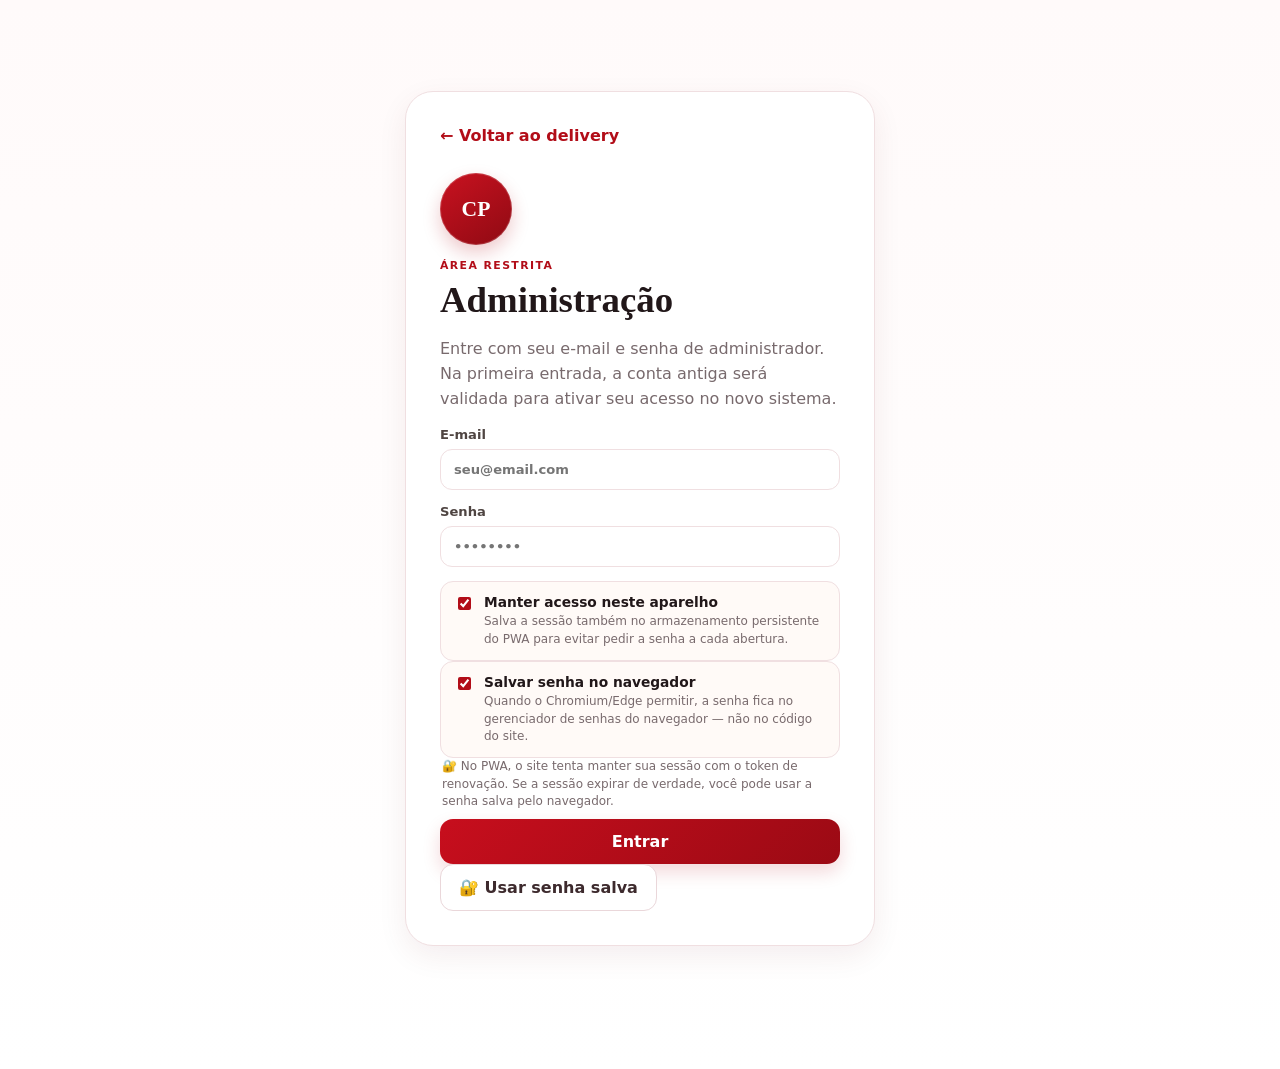
==== commit 8462c390: "Atualiza V29 para Cloudflare D1 KV e integra ADM e delivery" ====
--- a/admin.html
+++ b/admin.html
@@ -6,12 +6,13 @@
   <meta name="theme-color" content="#b20d18">
   <meta name="robots" content="noindex,nofollow">
   <title>Admin | Cantinho do Petisco</title>
-  <link rel="manifest" href="manifest-admin.webmanifest?v=28">
+  <link rel="manifest" href="manifest-admin.webmanifest?v=30">
   <meta name="apple-mobile-web-app-capable" content="yes">
   <meta name="apple-mobile-web-app-status-bar-style" content="default">
   <meta name="apple-mobile-web-app-title" content="Cantinho ADM">
-  <link rel="apple-touch-icon" href="assets/icon-admin-192.png?v=28">
-  <link rel="stylesheet" href="css/styles.css?v=28">
+  <link rel="apple-touch-icon" href="assets/icon-admin-192.png?v=30">
+  <link rel="stylesheet" href="css/styles.css?v=30">
+  <link rel="icon" type="image/png" href="assets/icon-admin-192.png">
 </head>
 <body class="admin-body">
   <main class="admin-shell">
@@ -20,7 +21,7 @@
       <div class="brand-mark large">CP</div>
       <span class="eyebrow">Área restrita</span>
       <h1>Administração</h1>
-      <p>Entre com o usuário autorizado no Supabase Auth.</p>
+      <p>Entre com seu e-mail e senha de administrador. Na primeira entrada, a conta antiga será validada para ativar seu acesso no novo sistema.</p>
       <form id="loginForm" class="stack-form">
         <label class="field-label">E-mail
           <input id="adminEmail" name="username" type="email" autocomplete="username" required placeholder="seu@email.com">
@@ -74,8 +75,10 @@
           <button id="shareDeliveryWhatsApp" class="admin-tools-item admin-tools-whatsapp" type="button"><span>💬</span><strong>Compartilhar Delivery</strong></button>
           <button id="shareRestaurantWhatsApp" class="admin-tools-item admin-tools-whatsapp" type="button"><span>💬</span><strong>Compartilhar Restaurante</strong></button>
           <div class="admin-tools-divider" role="separator"></div>
-          <button id="qrDeliveryBtn" class="admin-tools-item" type="button"><span>▦</span><strong>QR Code Delivery</strong></button>
-          <button id="qrRestaurantBtn" class="admin-tools-item" type="button"><span>▦</span><strong>QR Code Restaurante</strong></button>
+          <button id="qrDeliveryBtn" class="admin-tools-item" type="button"><span>👁️</span><strong>Ver QR — Delivery</strong></button>
+          <button id="downloadQrDeliveryBtn" class="admin-tools-item" type="button"><span>⬇️</span><strong>Baixar QR — Delivery</strong></button>
+          <button id="qrRestaurantBtn" class="admin-tools-item" type="button"><span>👁️</span><strong>Ver QR — Restaurante</strong></button>
+          <button id="downloadQrRestaurantBtn" class="admin-tools-item" type="button"><span>⬇️</span><strong>Baixar QR — Restaurante</strong></button>
           <div class="admin-tools-divider" role="separator"></div>
           <button id="deliverySettingsBtn" class="admin-tools-item" type="button"><span>⚙️</span><strong>Configurações do Delivery</strong></button>
           <button id="paymentSettingsBtn" class="admin-tools-item" type="button"><span>💳</span><strong>Pagamentos</strong></button>
@@ -311,7 +314,7 @@
       <button id="closeDeliverySettings" class="dialog-close" type="button" aria-label="Fechar">×</button>
       <span class="eyebrow">Delivery</span>
       <h2>Configurações do Delivery</h2>
-      <p class="dialog-description">Altere regras de entrega sem editar código nem republicar o site. As mudanças ficam no Supabase.</p>
+      <p class="dialog-description">Altere regras de entrega sem editar código nem republicar o site. Estas configurações são armazenadas no Cloudflare. O serviço de rotas ainda utiliza temporariamente as regras antigas enquanto a integração é concluída.</p>
 
       <div id="deliverySettingsLoading" class="form-message">Carregando configurações…</div>
       <div id="deliverySettingsFields" class="hidden">
@@ -361,7 +364,7 @@
       <button id="closePaymentSettings" class="dialog-close" type="button" aria-label="Fechar">×</button>
       <span class="eyebrow">Pagamentos</span>
       <h2>Configurações de pagamento</h2>
-      <p class="dialog-description">Ative somente os meios que o restaurante realmente aceita. As configurações ficam salvas no Supabase e a página pública se adapta automaticamente.</p>
+      <p class="dialog-description">Ative somente os meios que o restaurante realmente aceita. As alterações de pagamento são salvas no Cloudflare e utilizadas no cardápio público.</p>
 
       <div id="paymentSettingsLoading" class="form-message">Carregando configurações…</div>
       <div id="paymentSettingsFields" class="hidden">
@@ -395,14 +398,14 @@
     </form>
   </dialog>
 
-  <dialog id="qrDialog" class="app-dialog info-dialog qr-dialog"><div class="dialog-body"><span class="eyebrow">Compartilhar</span><h2 id="qrDialogTitle">QR Code</h2><img id="qrDialogImage" class="qr-dialog-image" alt="QR Code do cardápio"><p id="qrDialogLink" class="qr-dialog-link"></p><button id="closeQrDialog" class="primary-button" type="button">Fechar</button></div></dialog>
+  <dialog id="qrDialog" class="app-dialog info-dialog qr-dialog"><div class="dialog-body"><button id="closeQrDialogX" class="dialog-close" type="button" aria-label="Fechar">×</button><span class="eyebrow">QR dinâmico oficial</span><h2 id="qrDialogTitle">QR Code</h2><img id="qrDialogImage" class="qr-dialog-image" alt="QR Code do cardápio"><p id="qrDialogLink" class="qr-dialog-link"></p><div class="qr-dialog-actions"><button id="downloadQrDialog" class="primary-button" type="button">⬇️ Baixar QR</button><button id="closeQrDialog" class="secondary-button" type="button">Fechar</button></div></div></dialog>
   <dialog id="adminIosInstallDialog" class="app-dialog info-dialog pwa-ios-dialog"><div class="dialog-body"><span class="eyebrow">Instalar no iPhone</span><h2>Adicionar Cantinho Admin</h2><p>No Safari, toque em <strong>Compartilhar</strong> e depois em <strong>Adicionar à Tela de Início</strong>.</p><button id="closeAdminIosInstall" class="primary-button" type="button">Entendi</button></div></dialog>
   <div id="toastRegion" class="toast-region" aria-live="polite"></div>
 
-  <script src="js/config.js?v=28"></script>
-  <script src="js/mock-data.js?v=28"></script>
-  <script src="js/supabase-rest.js?v=28"></script>
-  <script src="js/admin.js?v=28"></script>
-  <script src="js/pwa-admin.js?v=28"></script>
+  <script src="js/config.js?v=30"></script>
+  <script src="js/mock-data.js?v=30"></script>
+  <script src="js/supabase-rest.js?v=30"></script>
+  <script src="js/admin.js?v=30"></script>
+  <script src="js/pwa-admin.js?v=30"></script>
 </body>
 </html>
--- a/css/styles.css
+++ b/css/styles.css
@@ -495,3 +495,9 @@
 
 /* V28 — histórico com ícone de relógio e apresentação na primeira abertura */
 .history-top{position:relative;transform-origin:center}.history-clock-icon{width:20px;height:20px;fill:none;stroke:currentColor;stroke-width:1.9;stroke-linecap:round;stroke-linejoin:round;flex:0 0 auto}.history-top.history-attention{animation:historyAttention 4.8s ease-in-out infinite}.history-top.history-attention::after{content:"";position:absolute;inset:-4px;border-radius:999px;border:2px solid rgba(178,13,24,.18);opacity:0;animation:historyAttentionRing 4.8s ease-in-out infinite;pointer-events:none}.history-intro-dialog{width:min(470px,calc(100% - 24px));text-align:center}.history-intro-body{padding-top:30px}.history-intro-icon{width:62px;height:62px;border-radius:50%;margin:0 auto 16px;display:grid;place-items:center;background:var(--soft);color:var(--wine);border:1px solid var(--line)}.history-intro-icon svg{width:32px;height:32px;fill:none;stroke:currentColor;stroke-width:1.8;stroke-linecap:round;stroke-linejoin:round}.history-intro-dialog h2{margin-top:7px}.history-intro-dialog .dialog-description{max-width:390px;margin-left:auto;margin-right:auto;line-height:1.55}.history-intro-continue{width:100%;margin-top:8px}@keyframes historyAttention{0%,70%,100%{transform:translateY(0) rotate(0) scale(1)}74%{transform:translateY(-2px) rotate(-4deg) scale(1.02)}78%{transform:translateY(0) rotate(3deg) scale(1.02)}82%{transform:translateY(-1px) rotate(-2deg) scale(1.025)}86%{transform:translateY(0) rotate(0) scale(1)}}@keyframes historyAttentionRing{0%,69%,89%,100%{opacity:0;transform:scale(.94)}73%{opacity:.75;transform:scale(1)}86%{opacity:0;transform:scale(1.08)}}@media (prefers-reduced-motion:reduce){.history-top.history-attention,.history-top.history-attention::after{animation:none}.history-top.history-attention{box-shadow:0 0 0 3px rgba(178,13,24,.10)}}
+
+
+/* V29 — QR dinâmico oficial no ADM */
+.qr-dialog-actions{display:grid;grid-template-columns:1fr 1fr;gap:10px;margin-top:12px}
+.qr-dialog-actions .primary-button,.qr-dialog-actions .secondary-button{width:100%;min-height:44px;display:inline-flex;align-items:center;justify-content:center;text-decoration:none}
+@media(max-width:520px){.qr-dialog-actions{grid-template-columns:1fr}.qr-dialog-image{width:min(260px,78vw)}}
